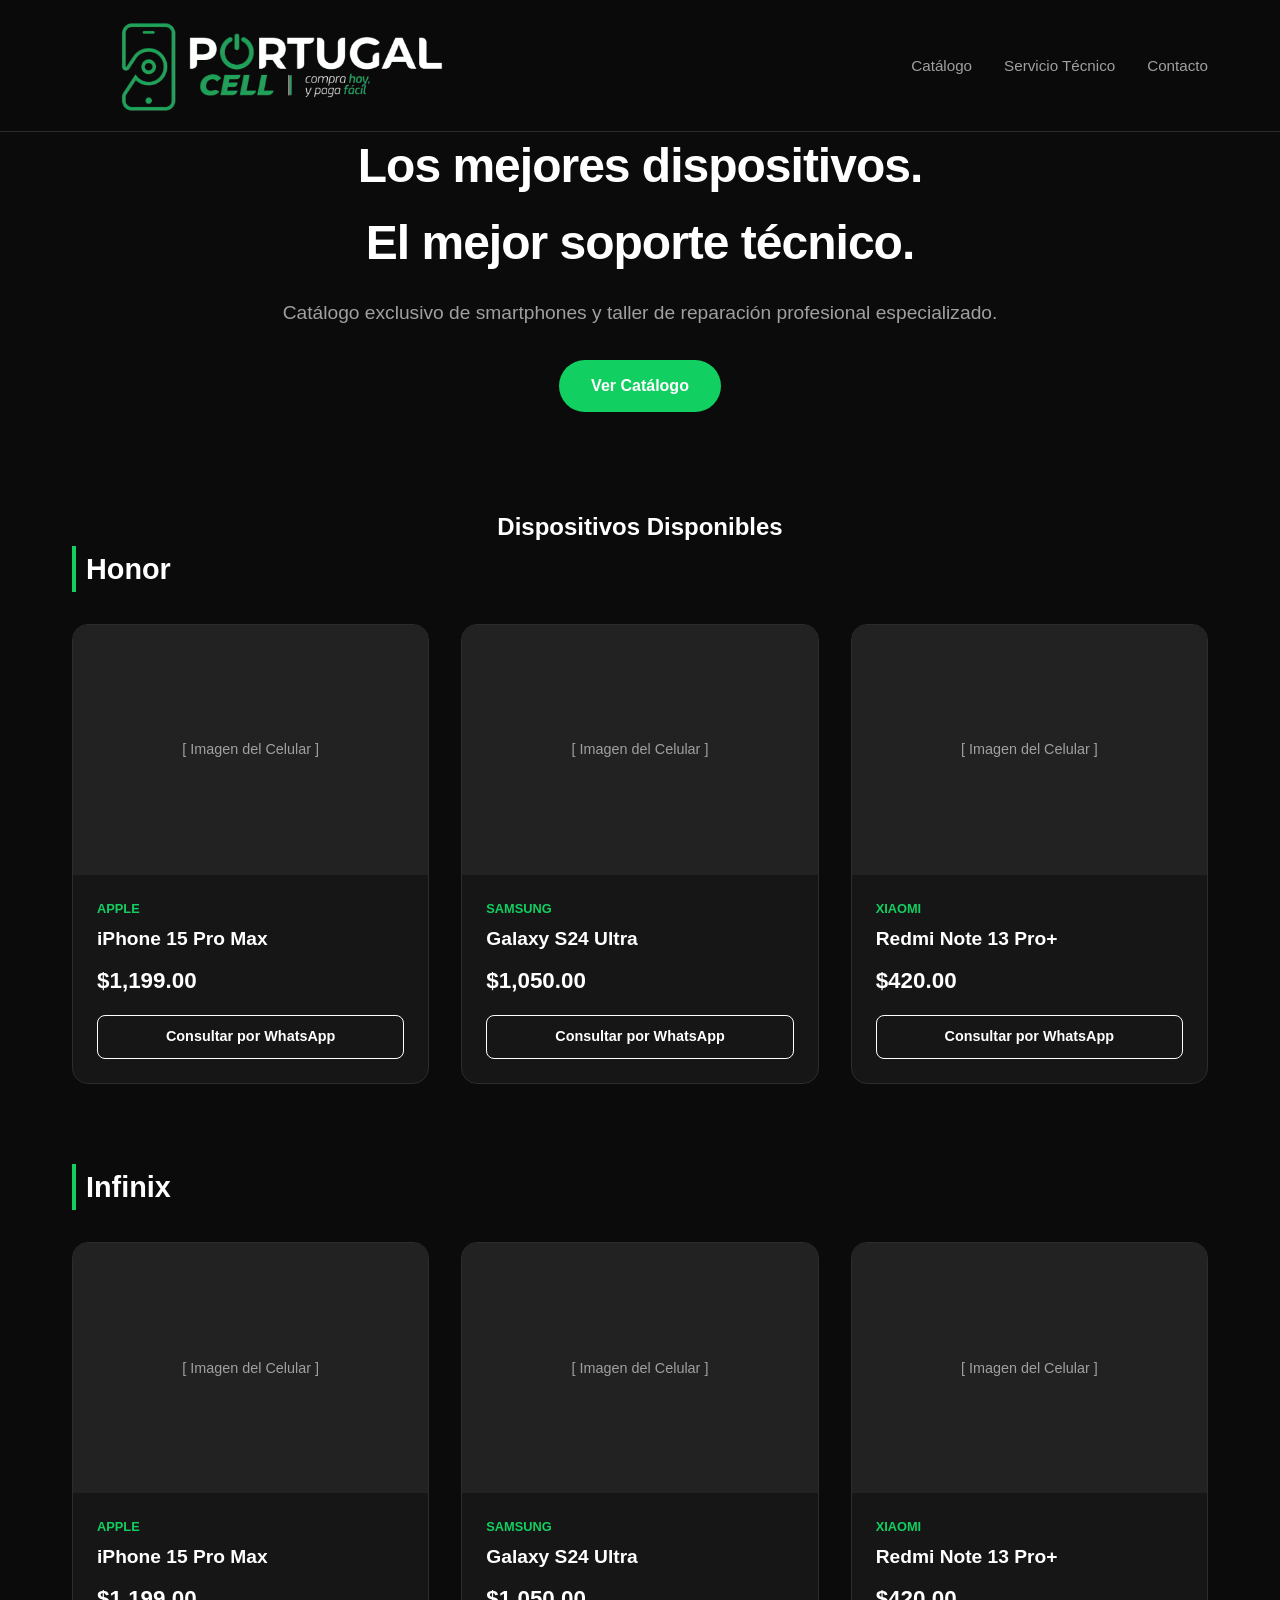
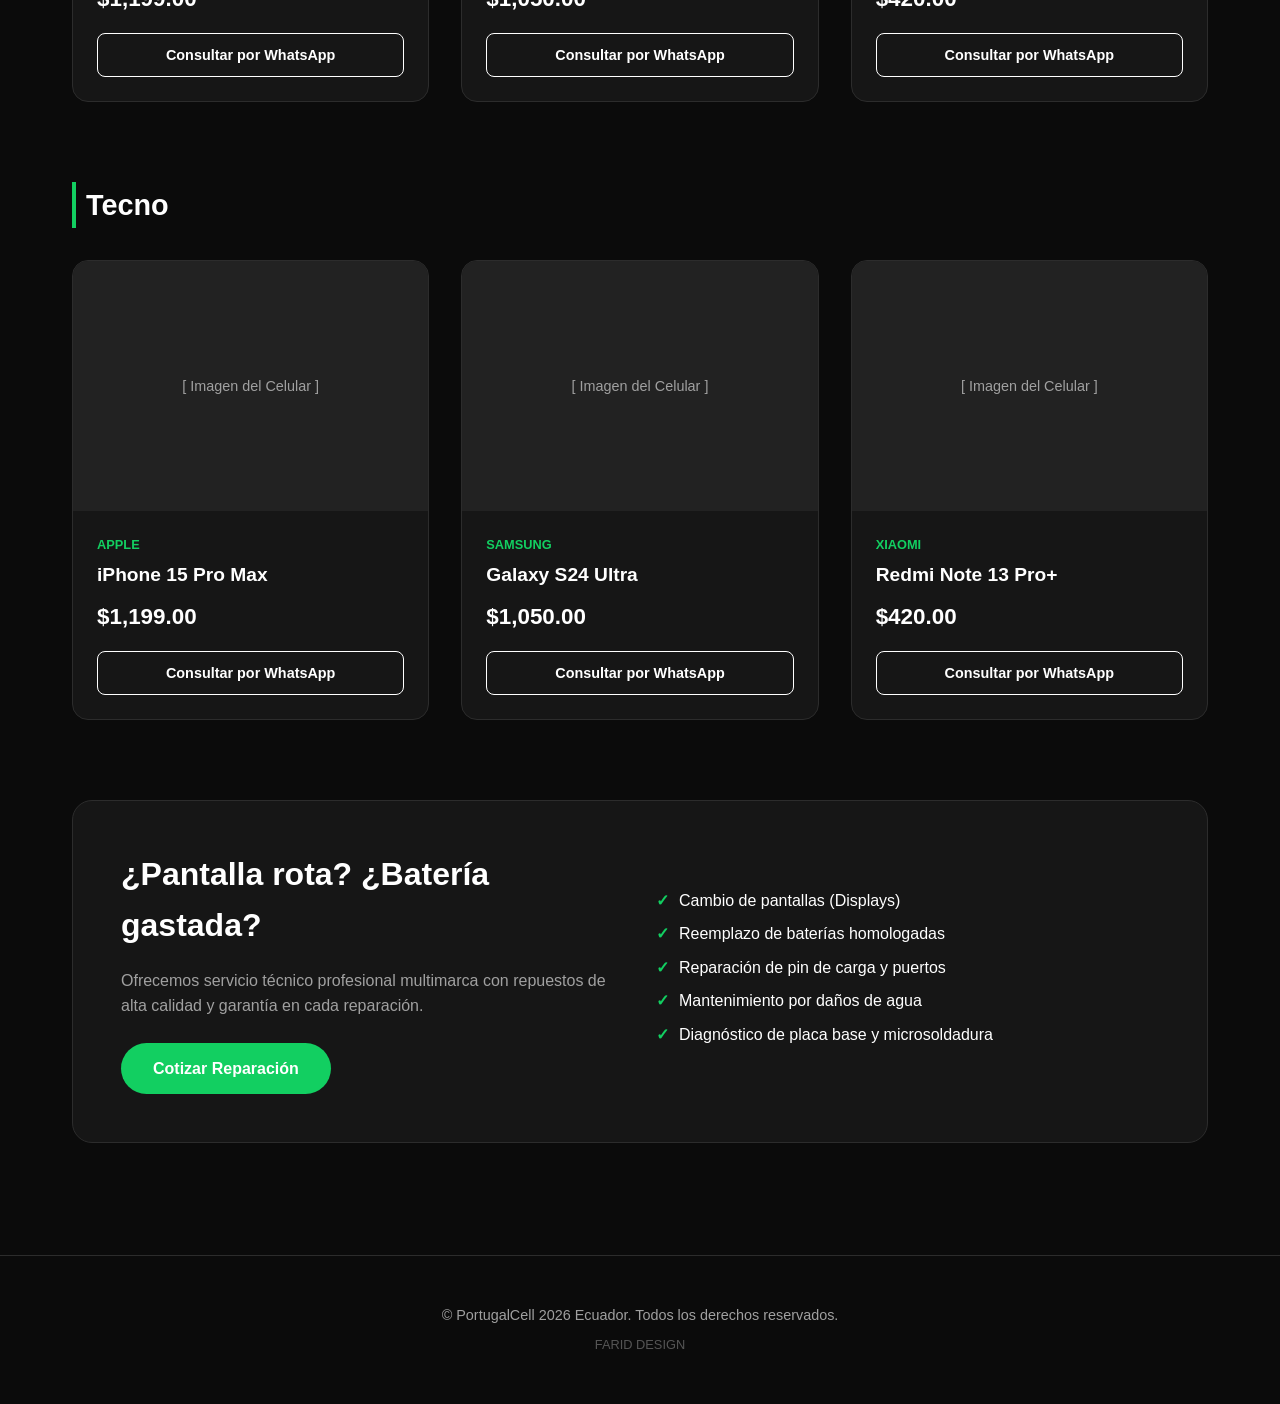
==== index.html @ 91ef9da0 "Update index.html" ====
<!DOCTYPE html>
<html lang="es">
<head>
    <meta charset="UTF-8">
    <meta name="viewport" content="width=device-width, initial-scale=1.0">
    <title>PortugalCell - Celulares y Servicio Técnico</title>
    <style>
        /* --- VARIABLES DE COLOR (Negro, Blanco y Acento) --- */
        :root {
            --bg-principal: #0b0b0b;       /* Negro profundo */
            --bg-tarjetas: #161616;        /* Negro/Gris oscuro para contraste */
            --texto-blanco: #ffffff;       /* Blanco puro */
            --texto-gris: #a0a0a0;         /* Gris para textos secundarios */
            --color-acento: #12cf61;       /* Azul estilo Apple (puedes cambiarlo por verde o neón) */
            --borde: #2c2c2c;
        }

        /* --- ESTILOS GENERALES --- */
        * {
            margin: 0;
            padding: 0;
            box-sizing: border-box;
            font-family: '-apple-system', BlinkMacSystemFont, 'Segoe UI', Roboto, Helvetica, Arial, sans-serif;
        }

        body {
            background-color: var(--bg-principal);
            color: var(--texto-blanco);
            line-height: 1.6;
        }

        a {
            text-decoration: none;
            color: inherit;
        }

        /* --- ENCABEZADO (NAVBAR) --- */
        header {
            background-color: rgba(11, 11, 11, 0.8);
            backdrop-filter: blur(10px);
            position: fixed;
            top: 0;
            width: 100%;
            z-index: 1000;
            border-bottom: 1px solid var(--borde);
        }

        .nav-container {
            max-width: 1200px;
            margin: 0 auto;
            display: flex;
            justify-content: space-between;
            align-items: center;
            padding: 1rem 2rem;
        }

        .logo {
            font-size: 1.5rem;
            font-weight: 700;
            letter-spacing: -0.5px;
        }

        .logo span {
            color: var(--color-acento);
        }

        .nav-links {
            display: flex;
            list-style: none;
            gap: 2rem;
        }

        .nav-links a {
            font-size: 0.95rem;
            color: var(--texto-gris);
            transition: color 0.3s;
        }

        .nav-links a:hover {
            color: var(--texto-blanco);
        }

        /* --- SECCIÓN HERO (BIENVENIDA) --- */
        .hero {
            padding: 8rem 2rem 4rem 2rem;
            text-align: center;
            max-width: 800px;
            margin: 0 auto;
        }

        .hero h1 {
            font-size: 3rem;
            font-weight: 800;
            margin-bottom: 1rem;
            letter-spacing: -1px;
        }

        .hero p {
            font-size: 1.2rem;
            color: var(--texto-gris);
            margin-bottom: 2rem;
        }

        .btn {
            display: inline-block;
            background-color: var(--color-acento);
            color: var(--texto-blanco);
            padding: 0.8rem 2rem;
            border-radius: 30px;
            font-weight: 600;
            transition: transform 0.2s, background-color 0.3s;
        }

        .btn:hover {
            transform: scale(1.05);
            background-color: #0077ed;
        }

        /* --- CONTENEDOR PRINCIPAL --- */
        .main-container {
            max-width: 1200px;
            margin: 0 auto;
            padding: 2rem;
        }

        .seccion-titulo {
            font-size: 1.8rem;
            margin-bottom: 2rem;
            border-left: 4px solid var(--color-acento);
            padding-left: 10px;
        }

        /* --- REJILLA DE PRODUCTOS (CATÁLOGO) --- */
        .grid-productos {
            display: grid;
            grid-template-columns: repeat(auto-fill, minmax(280px, 1fr));
            gap: 2rem;
            margin-bottom: 5rem;
        }

        .tarjeta-producto {
            background-color: var(--bg-tarjetas);
            border: 1px solid var(--borde);
            border-radius: 16px;
            overflow: hidden;
            transition: transform 0.3s, border-color 0.3s;
            display: flex;
            flex-direction: column;
        }

        .tarjeta-producto:hover {
            transform: translateY(-5px);
            border-color: #444;
        }

        .imagen-placeholder {
            background-color: #222;
            height: 250px;
            display: flex;
            justify-content: center;
            align-items: center;
            color: var(--texto-gris);
            font-size: 0.9rem;
        }

        /* Cuando tengas imágenes reales, usa esta clase en la etiqueta img */
        .tarjeta-producto img {
            width: 100%;
            height: 250px;
            object-fit: cover;
        }

        .info-producto {
            padding: 1.5rem;
            display: flex;
            flex-direction: column;
            flex-grow: 1;
        }

        .marca {
            font-size: 0.8rem;
            text-transform: uppercase;
            color: var(--color-acento);
            font-weight: 700;
            margin-bottom: 0.3rem;
        }

        .nombre-producto {
            font-size: 1.2rem;
            font-weight: 600;
            margin-bottom: 0.5rem;
        }

        .precio {
            font-size: 1.4rem;
            font-weight: 700;
            color: var(--texto-blanco);
            margin-top: auto;
            margin-bottom: 1rem;
        }

        .btn-whatsapp {
            background-color: transparent;
            border: 1px solid var(--texto-blanco);
            color: var(--texto-blanco);
            text-align: center;
            padding: 0.6rem;
            border-radius: 8px;
            font-weight: 600;
            font-size: 0.9rem;
            transition: background-color 0.3s, color 0.3s;
        }

        .btn-whatsapp:hover {
            background-color: var(--texto-blanco);
            color: var(--bg-principal);
        }

        /* --- SECCIÓN SERVICIO TÉCNICO --- */
        .servicio-tecnico {
            background-color: var(--bg-tarjetas);
            border: 1px solid var(--borde);
            border-radius: 20px;
            padding: 3rem;
            margin-bottom: 5rem;
            display: flex;
            flex-wrap: wrap;
            align-items: center;
            gap: 2rem;
        }

        .serv-info {
            flex: 1;
            min-width: 300px;
        }

        .serv-info h3 {
            font-size: 2rem;
            margin-bottom: 1rem;
        }

        .serv-info p {
            color: var(--texto-gris);
            margin-bottom: 1.5rem;
        }

        .serv-lista {
            list-style: none;
        }

        .serv-lista li {
            margin-bottom: 0.5rem;
            display: flex;
            align-items: center;
            gap: 10px;
        }

        .serv-lista li::before {
            content: "✓";
            color: var(--color-acento);
            font-weight: bold;
        }

        /* --- PIE DE PÁGINA --- */
        footer {
            border-top: 1px solid var(--borde);
            padding: 3rem 2rem;
            text-align: center;
            color: var(--texto-gris);
            font-size: 0.9rem;
        }

        /* --- RESPONSIVO --- */
        @media (max-width: 768px) {
            .nav-links { display: none; } 
            .hero h1 { font-size: 2.2rem; }
            .servicio-tecnico { padding: 1.5rem; }
        }
    </style>
</head>
<body>

    <!-- BARRA DE NAVEGACIÓN -->
    <header>
        <div class="nav-container">
            <img src="imagen/logo 1.png" alt="" width="400">
           <!--  <a href="#" class="logo">TU<span>LOGOTIPO</span></a>-->
            <ul class="nav-links">
                <li><a href="#catalogo">Catálogo</a></li>
                <li><a href="#servicio">Servicio Técnico</a></li>
                <li><a href="#contacto">Contacto</a></li>
            </ul>
        </div>
    </header>

    <!-- HERO SECTION -->
    <section class="hero">
        <h1>Los mejores dispositivos. <br>El mejor soporte técnico.</h1>
        <p>Catálogo exclusivo de smartphones y taller de reparación profesional especializado.</p>
        <a href="#catalogo" class="btn">Ver Catálogo</a>
    </section>

    <!-- CONTENIDO PRINCIPAL -->
    <main class="main-container">

        <!-- SECCIÓN CATÁLOGO -->
        <section id="catalogo">
            <center><h1>Dispositivos Disponibles</h1></center>

            <h2 class="seccion-titulo">Honor</h2>
        
            <div class="grid-productos">
                <!-- Producto 1 -->
                <div class="tarjeta-producto">
                    <div class="imagen-placeholder">[ Imagen del Celular ]</div>
                    <!-- Nota: Cuando tengas la imagen pon: <img src="ruta/imagen.jpg" alt="iPhone"> -->
                    <div class="info-producto">
                        <span class="marca">Apple</span>
                        <h3 class="nombre-producto">iPhone 15 Pro Max</h3>
                        <p class="precio">$1,199.00</p>
                        <!-- Reemplaza el número de WhatsApp abajo (ej. 593999999999) -->
                        <a href="https://wa.me/593999999999?text=Hola,%20estoy%20interesado%20en%20el%20iPhone%2015%20Pro%20Max" target="_blank" class="btn-whatsapp">Consultar por WhatsApp</a>
                    </div>
                </div>

                <!-- Producto 2 -->
                <div class="tarjeta-producto">
                    <div class="imagen-placeholder">[ Imagen del Celular ]</div>
                    <div class="info-producto">
                        <span class="marca">Samsung</span>
                        <h3 class="nombre-producto">Galaxy S24 Ultra</h3>
                        <p class="precio">$1,050.00</p>
                        <a href="https://wa.me/593999999999?text=Hola,%20estoy%20interesado%20en%20el%20Galaxy%20S24%20Ultra" target="_blank" class="btn-whatsapp">Consultar por WhatsApp</a>
                    </div>
                </div>

                <!-- Producto 3 -->
                <div class="tarjeta-producto">
                    <div class="imagen-placeholder">[ Imagen del Celular ]</div>
                    <div class="info-producto">
                        <span class="marca">Xiaomi</span>
                        <h3 class="nombre-producto">Redmi Note 13 Pro+</h3>
                        <p class="precio">$420.00</p>
                        <a href="https://wa.me/593999999999?text=Hola,%20estoy%20interesado%20en%20el%20Redmi%20Note%2013%20Pro" target="_blank" class="btn-whatsapp">Consultar por WhatsApp</a>
                    </div>
                </div>
            </div>
        </section>
            <section id="catalogo">
            <h2 class="seccion-titulo">Infinix</h2>
            
            <div class="grid-productos">
                <!-- Producto 1 -->
                <div class="tarjeta-producto">
                    <div class="imagen-placeholder">[ Imagen del Celular ]</div>
                    <!-- Nota: Cuando tengas la imagen pon: <img src="ruta/imagen.jpg" alt="iPhone"> -->
                    <div class="info-producto">
                        <span class="marca">Apple</span>
                        <h3 class="nombre-producto">iPhone 15 Pro Max</h3>
                        <p class="precio">$1,199.00</p>
                        <!-- Reemplaza el número de WhatsApp abajo (ej. 593999999999) -->
                        <a href="https://wa.me/593999999999?text=Hola,%20estoy%20interesado%20en%20el%20iPhone%2015%20Pro%20Max" target="_blank" class="btn-whatsapp">Consultar por WhatsApp</a>
                    </div>
                </div>

                <!-- Producto 2 -->
                <div class="tarjeta-producto">
                    <div class="imagen-placeholder">[ Imagen del Celular ]</div>
                    <div class="info-producto">
                        <span class="marca">Samsung</span>
                        <h3 class="nombre-producto">Galaxy S24 Ultra</h3>
                        <p class="precio">$1,050.00</p>
                        <a href="https://wa.me/593999999999?text=Hola,%20estoy%20interesado%20en%20el%20Galaxy%20S24%20Ultra" target="_blank" class="btn-whatsapp">Consultar por WhatsApp</a>
                    </div>
                </div>

                <!-- Producto 3 -->
                <div class="tarjeta-producto">
                    <div class="imagen-placeholder">[ Imagen del Celular ]</div>
                    <div class="info-producto">
                        <span class="marca">Xiaomi</span>
                        <h3 class="nombre-producto">Redmi Note 13 Pro+</h3>
                        <p class="precio">$420.00</p>
                        <a href="https://wa.me/593999999999?text=Hola,%20estoy%20interesado%20en%20el%20Redmi%20Note%2013%20Pro" target="_blank" class="btn-whatsapp">Consultar por WhatsApp</a>
                    </div>
                </div>
            </div>
        </section>

        </section>
            <section id="catalogo">
            <h2 class="seccion-titulo">Tecno</h2>
            
            <div class="grid-productos">
                <!-- Producto 1 -->
                <div class="tarjeta-producto">
                    <div class="imagen-placeholder">[ Imagen del Celular ]</div>
                    <!-- Nota: Cuando tengas la imagen pon: <img src="ruta/imagen.jpg" alt="iPhone"> -->
                    <div class="info-producto">
                        <span class="marca">Apple</span>
                        <h3 class="nombre-producto">iPhone 15 Pro Max</h3>
                        <p class="precio">$1,199.00</p>
                        <!-- Reemplaza el número de WhatsApp abajo (ej. 593999999999) -->
                        <a href="https://wa.me/593999999999?text=Hola,%20estoy%20interesado%20en%20el%20iPhone%2015%20Pro%20Max" target="_blank" class="btn-whatsapp">Consultar por WhatsApp</a>
                    </div>
                </div>

                <!-- Producto 2 -->
                <div class="tarjeta-producto">
                    <div class="imagen-placeholder">[ Imagen del Celular ]</div>
                    <div class="info-producto">
                        <span class="marca">Samsung</span>
                        <h3 class="nombre-producto">Galaxy S24 Ultra</h3>
                        <p class="precio">$1,050.00</p>
                        <a href="https://wa.me/593999999999?text=Hola,%20estoy%20interesado%20en%20el%20Galaxy%20S24%20Ultra" target="_blank" class="btn-whatsapp">Consultar por WhatsApp</a>
                    </div>
                </div>

                <!-- Producto 3 -->
                <div class="tarjeta-producto">
                    <div class="imagen-placeholder">[ Imagen del Celular ]</div>
                    <div class="info-producto">
                        <span class="marca">Xiaomi</span>
                        <h3 class="nombre-producto">Redmi Note 13 Pro+</h3>
                        <p class="precio">$420.00</p>
                        <a href="https://wa.me/593999999999?text=Hola,%20estoy%20interesado%20en%20el%20Redmi%20Note%2013%20Pro" target="_blank" class="btn-whatsapp">Consultar por WhatsApp</a>
                    </div>
                </div>
            </div>
        </section>

        <!-- SECCIÓN SERVICIO TÉCNICO -->
        <section id="servicio" class="servicio-tecnico">
            <div class="serv-info">
                <h3>¿Pantalla rota? ¿Batería gastada?</h3>
                <p>Ofrecemos servicio técnico profesional multimarca con repuestos de alta calidad y garantía en cada reparación.</p>
                <a href="https://wa.me/593999999999?text=Hola,%20necesito%20servicio%20tecnico%20para%20un%20celular" target="_blank" class="btn">Cotizar Reparación</a>
            </div>
            <div class="serv-info">
                <ul class="serv-lista">
                    <li>Cambio de pantallas (Displays)</li>
                    <li>Reemplazo de baterías homologadas</li>
                    <li>Reparación de pin de carga y puertos</li>
                    <li>Mantenimiento por daños de agua</li>
                    <li>Diagnóstico de placa base y microsoldadura</li>
                </ul>
            </div>
        </section>

    </main>

    <!-- PIE DE PÁGINA -->
    <footer id="contacto">
        <p>&copy; PortugalCell 2026 Ecuador. Todos los derechos reservados.</p>
        <p style="margin-top: 0.5rem; font-size: 0.8rem; color: #555;">FARID DESIGN</p>
    </footer>

</body>
</html>
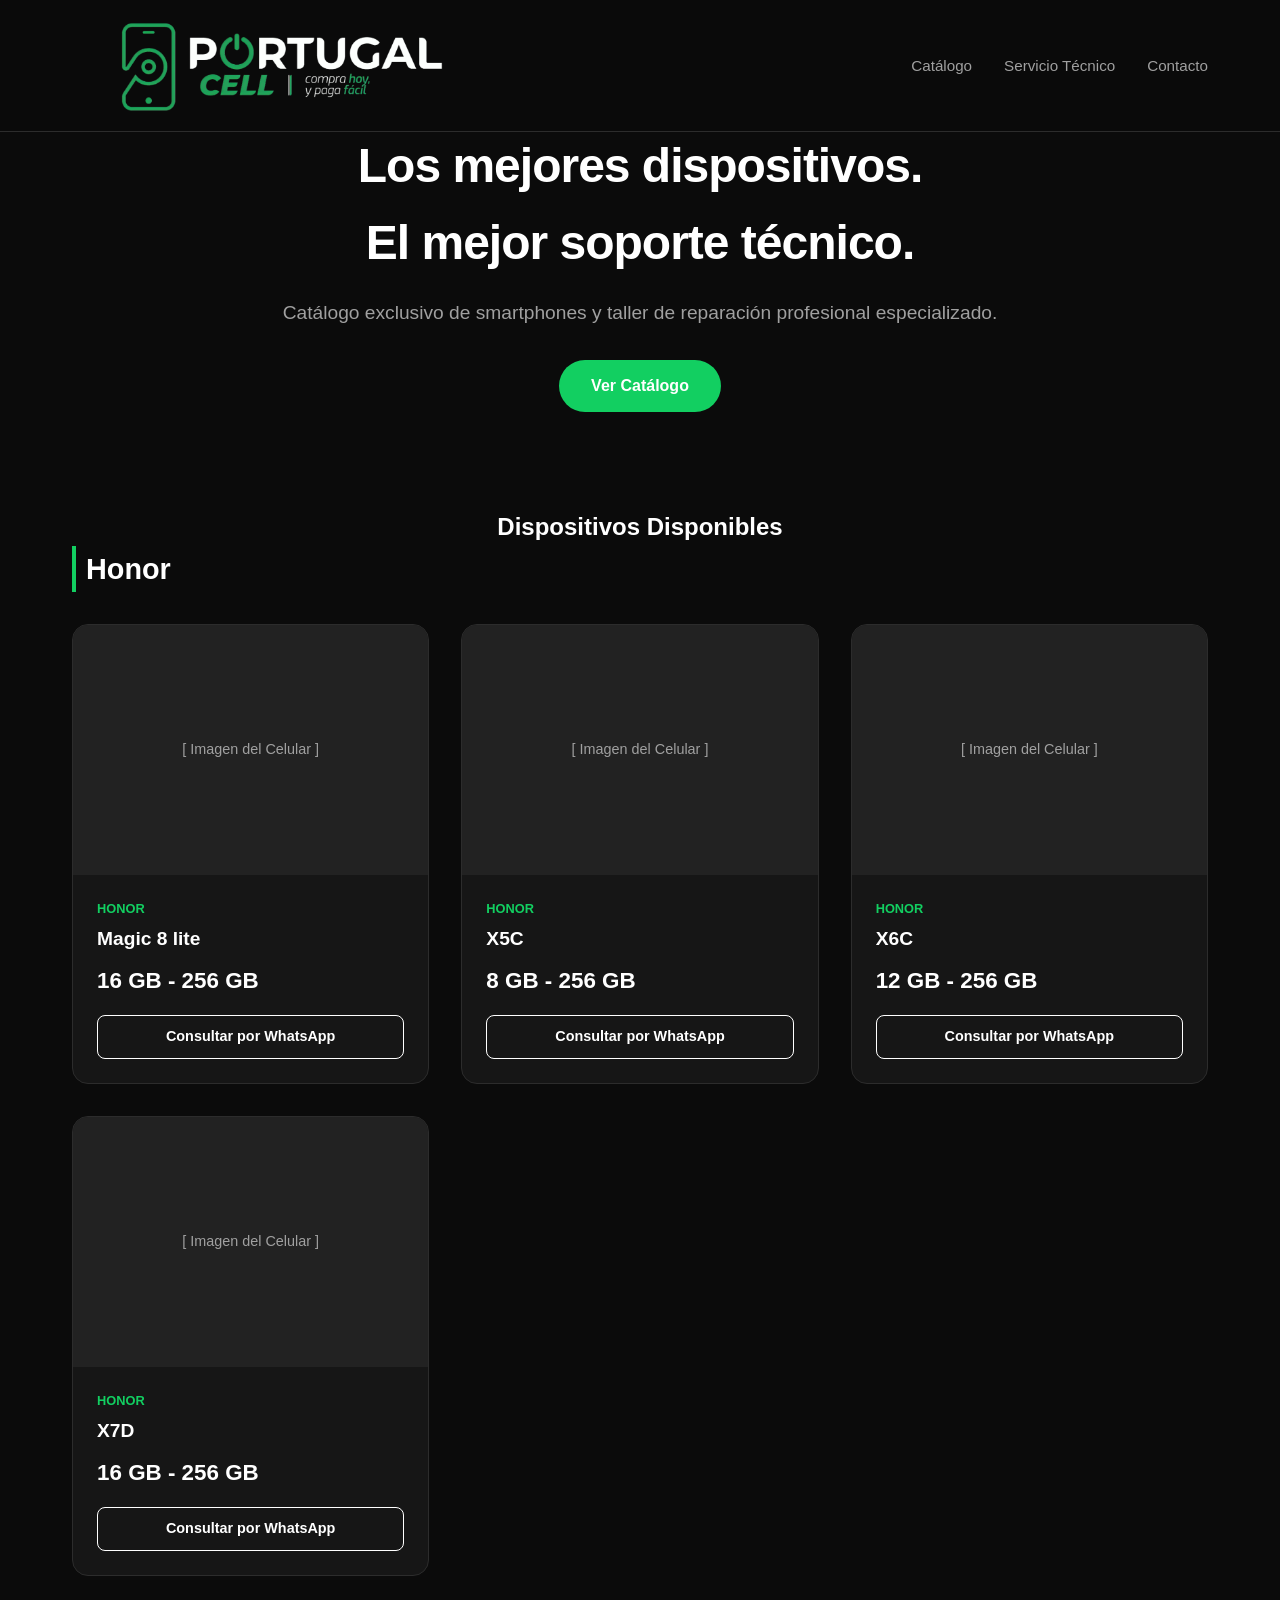
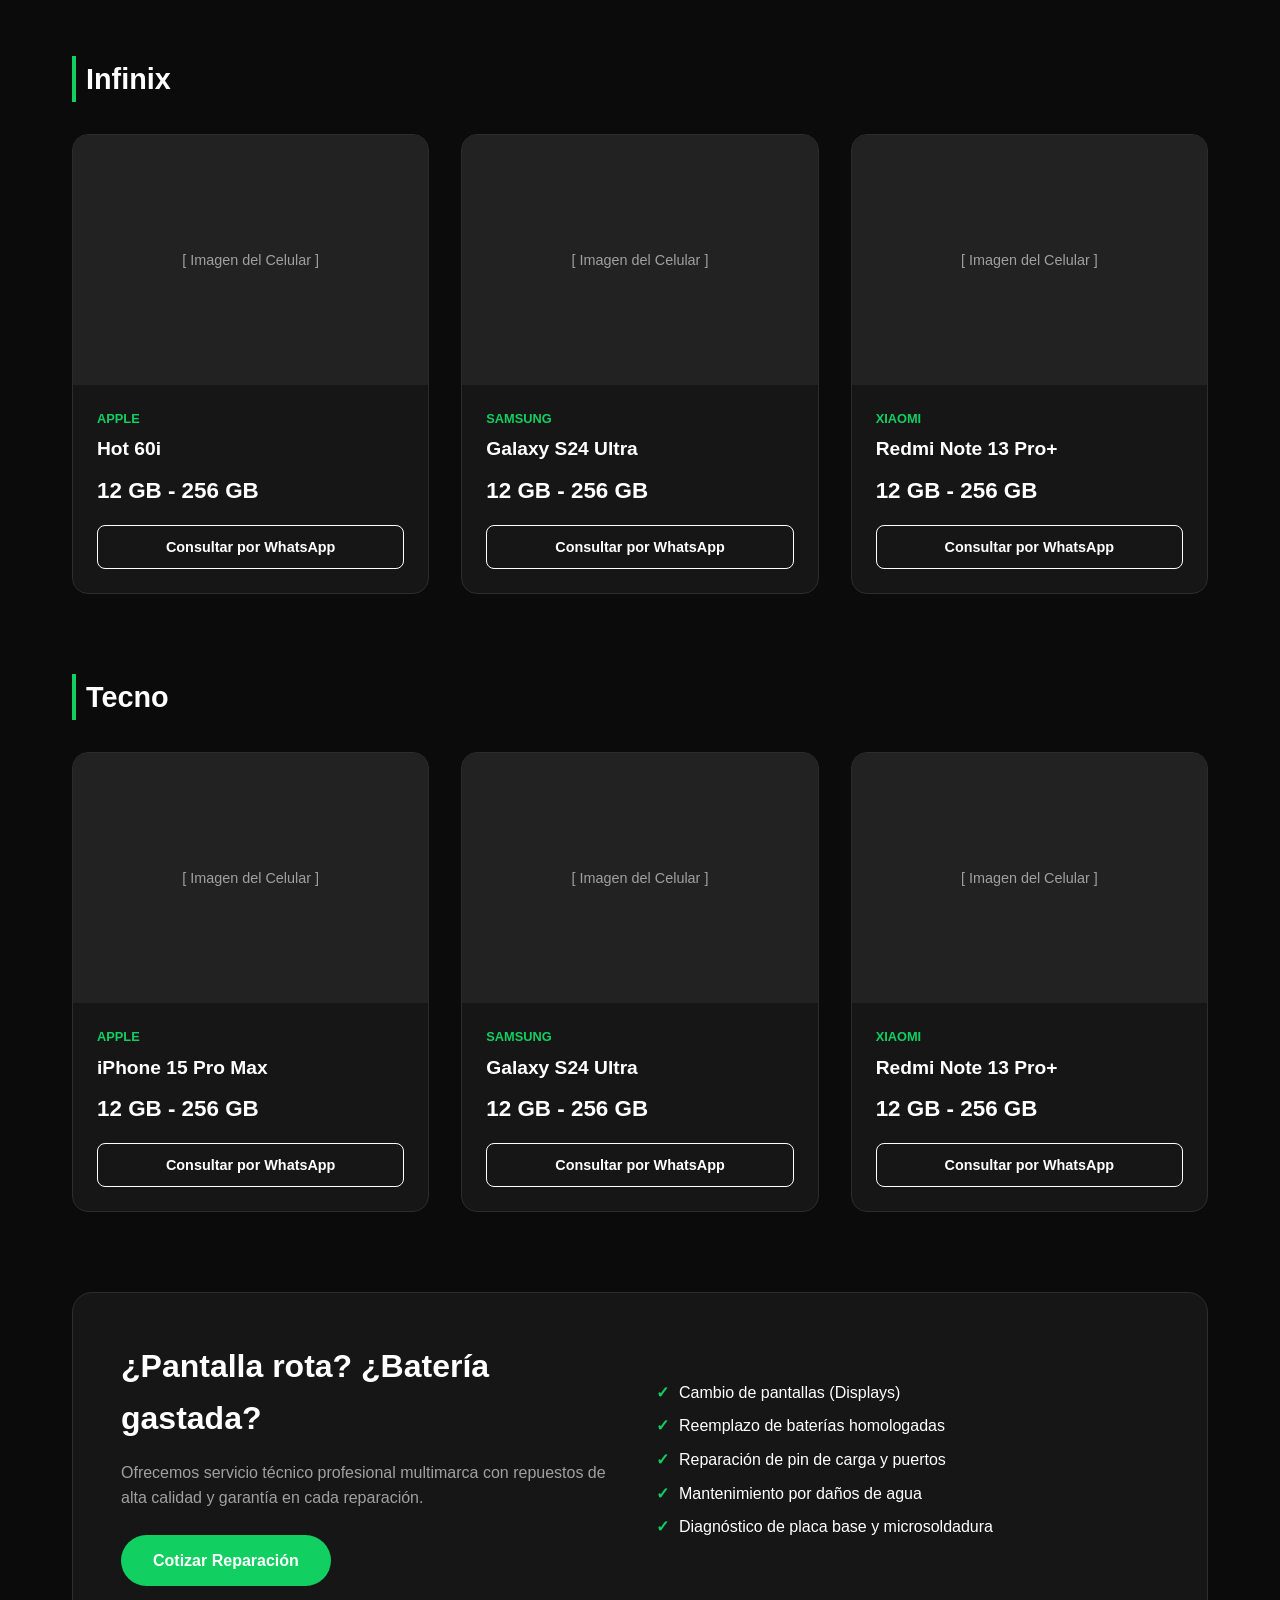
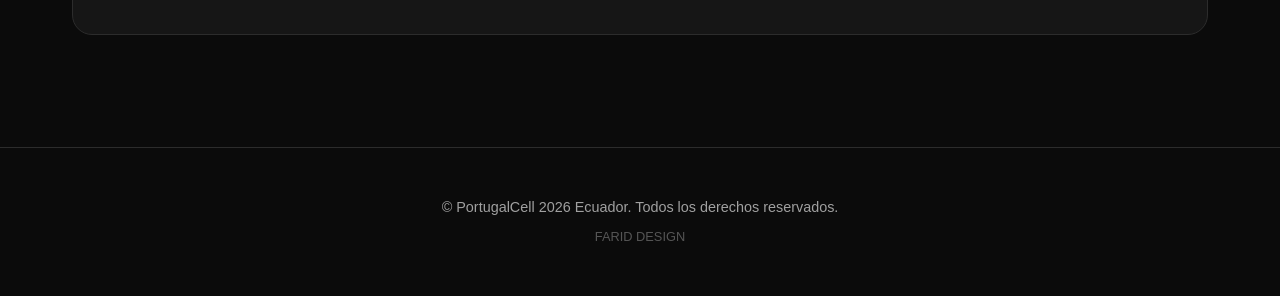
==== commit 674ad763: "Update index.html" ====
--- a/index.html
+++ b/index.html
@@ -306,7 +306,7 @@
         <!-- SECCIÓN CATÁLOGO -->
         <section id="catalogo">
             <center><h1>Dispositivos Disponibles</h1></center>
-
+                                                                                    <!-- HONOR -->
             <h2 class="seccion-titulo">Honor</h2>
         
             <div class="grid-productos">
@@ -315,9 +315,9 @@
                     <div class="imagen-placeholder">[ Imagen del Celular ]</div>
                     <!-- Nota: Cuando tengas la imagen pon: <img src="ruta/imagen.jpg" alt="iPhone"> -->
                     <div class="info-producto">
-                        <span class="marca">Apple</span>
-                        <h3 class="nombre-producto">iPhone 15 Pro Max</h3>
-                        <p class="precio">$1,199.00</p>
+                        <span class="marca">Honor</span>
+                        <h3 class="nombre-producto">Magic 8 lite</h3>
+                        <p class="precio">16 GB - 256 GB</p>
                         <!-- Reemplaza el número de WhatsApp abajo (ej. 593999999999) -->
                         <a href="https://wa.me/593999999999?text=Hola,%20estoy%20interesado%20en%20el%20iPhone%2015%20Pro%20Max" target="_blank" class="btn-whatsapp">Consultar por WhatsApp</a>
                     </div>
@@ -327,9 +327,9 @@
                 <div class="tarjeta-producto">
                     <div class="imagen-placeholder">[ Imagen del Celular ]</div>
                     <div class="info-producto">
-                        <span class="marca">Samsung</span>
-                        <h3 class="nombre-producto">Galaxy S24 Ultra</h3>
-                        <p class="precio">$1,050.00</p>
+                        <span class="marca">Honor</span>
+                        <h3 class="nombre-producto">X5C</h3>
+                        <p class="precio">8 GB - 256 GB</p>
                         <a href="https://wa.me/593999999999?text=Hola,%20estoy%20interesado%20en%20el%20Galaxy%20S24%20Ultra" target="_blank" class="btn-whatsapp">Consultar por WhatsApp</a>
                     </div>
                 </div>
@@ -338,13 +338,24 @@
                 <div class="tarjeta-producto">
                     <div class="imagen-placeholder">[ Imagen del Celular ]</div>
                     <div class="info-producto">
-                        <span class="marca">Xiaomi</span>
-                        <h3 class="nombre-producto">Redmi Note 13 Pro+</h3>
-                        <p class="precio">$420.00</p>
+                        <span class="marca">Honor</span>
+                        <h3 class="nombre-producto">X6C</h3>
+                        <p class="precio">12 GB - 256 GB</p>
                         <a href="https://wa.me/593999999999?text=Hola,%20estoy%20interesado%20en%20el%20Redmi%20Note%2013%20Pro" target="_blank" class="btn-whatsapp">Consultar por WhatsApp</a>
                     </div>
                 </div>
+                  <!-- Producto 4 -->
+                <div class="tarjeta-producto">
+                    <div class="imagen-placeholder">[ Imagen del Celular ]</div>
+                    <div class="info-producto">
+                        <span class="marca">Honor</span>
+                        <h3 class="nombre-producto">X7D</h3>
+                        <p class="precio">16 GB - 256 GB</p>
+                        <a href="https://wa.me/593999999999?text=Hola,%20estoy%20interesado%20en%20el%20Redmi%20Note%2013%20Pro" target="_blank" class="btn-whatsapp">Consultar por WhatsApp</a>
+                    </div>
+                </div>
             </div>
+                                                                                   <!-- INFINIX -->
         </section>
             <section id="catalogo">
             <h2 class="seccion-titulo">Infinix</h2>
@@ -356,8 +367,8 @@
                     <!-- Nota: Cuando tengas la imagen pon: <img src="ruta/imagen.jpg" alt="iPhone"> -->
                     <div class="info-producto">
                         <span class="marca">Apple</span>
-                        <h3 class="nombre-producto">iPhone 15 Pro Max</h3>
-                        <p class="precio">$1,199.00</p>
+                        <h3 class="nombre-producto">Hot 60i</h3>
+                        <p class="precio">12 GB - 256 GB</p>
                         <!-- Reemplaza el número de WhatsApp abajo (ej. 593999999999) -->
                         <a href="https://wa.me/593999999999?text=Hola,%20estoy%20interesado%20en%20el%20iPhone%2015%20Pro%20Max" target="_blank" class="btn-whatsapp">Consultar por WhatsApp</a>
                     </div>
@@ -369,7 +380,7 @@
                     <div class="info-producto">
                         <span class="marca">Samsung</span>
                         <h3 class="nombre-producto">Galaxy S24 Ultra</h3>
-                        <p class="precio">$1,050.00</p>
+                        <p class="precio">12 GB - 256 GB</p>
                         <a href="https://wa.me/593999999999?text=Hola,%20estoy%20interesado%20en%20el%20Galaxy%20S24%20Ultra" target="_blank" class="btn-whatsapp">Consultar por WhatsApp</a>
                     </div>
                 </div>
@@ -380,7 +391,7 @@
                     <div class="info-producto">
                         <span class="marca">Xiaomi</span>
                         <h3 class="nombre-producto">Redmi Note 13 Pro+</h3>
-                        <p class="precio">$420.00</p>
+                        <p class="precio">12 GB - 256 GB</p>
                         <a href="https://wa.me/593999999999?text=Hola,%20estoy%20interesado%20en%20el%20Redmi%20Note%2013%20Pro" target="_blank" class="btn-whatsapp">Consultar por WhatsApp</a>
                     </div>
                 </div>
@@ -399,7 +410,7 @@
                     <div class="info-producto">
                         <span class="marca">Apple</span>
                         <h3 class="nombre-producto">iPhone 15 Pro Max</h3>
-                        <p class="precio">$1,199.00</p>
+                        <p class="precio">12 GB - 256 GB</p>
                         <!-- Reemplaza el número de WhatsApp abajo (ej. 593999999999) -->
                         <a href="https://wa.me/593999999999?text=Hola,%20estoy%20interesado%20en%20el%20iPhone%2015%20Pro%20Max" target="_blank" class="btn-whatsapp">Consultar por WhatsApp</a>
                     </div>
@@ -411,7 +422,7 @@
                     <div class="info-producto">
                         <span class="marca">Samsung</span>
                         <h3 class="nombre-producto">Galaxy S24 Ultra</h3>
-                        <p class="precio">$1,050.00</p>
+                        <p class="precio">12 GB - 256 GB</p>
                         <a href="https://wa.me/593999999999?text=Hola,%20estoy%20interesado%20en%20el%20Galaxy%20S24%20Ultra" target="_blank" class="btn-whatsapp">Consultar por WhatsApp</a>
                     </div>
                 </div>
@@ -422,7 +433,7 @@
                     <div class="info-producto">
                         <span class="marca">Xiaomi</span>
                         <h3 class="nombre-producto">Redmi Note 13 Pro+</h3>
-                        <p class="precio">$420.00</p>
+                        <p class="precio">12 GB - 256 GB</p>
                         <a href="https://wa.me/593999999999?text=Hola,%20estoy%20interesado%20en%20el%20Redmi%20Note%2013%20Pro" target="_blank" class="btn-whatsapp">Consultar por WhatsApp</a>
                     </div>
                 </div>
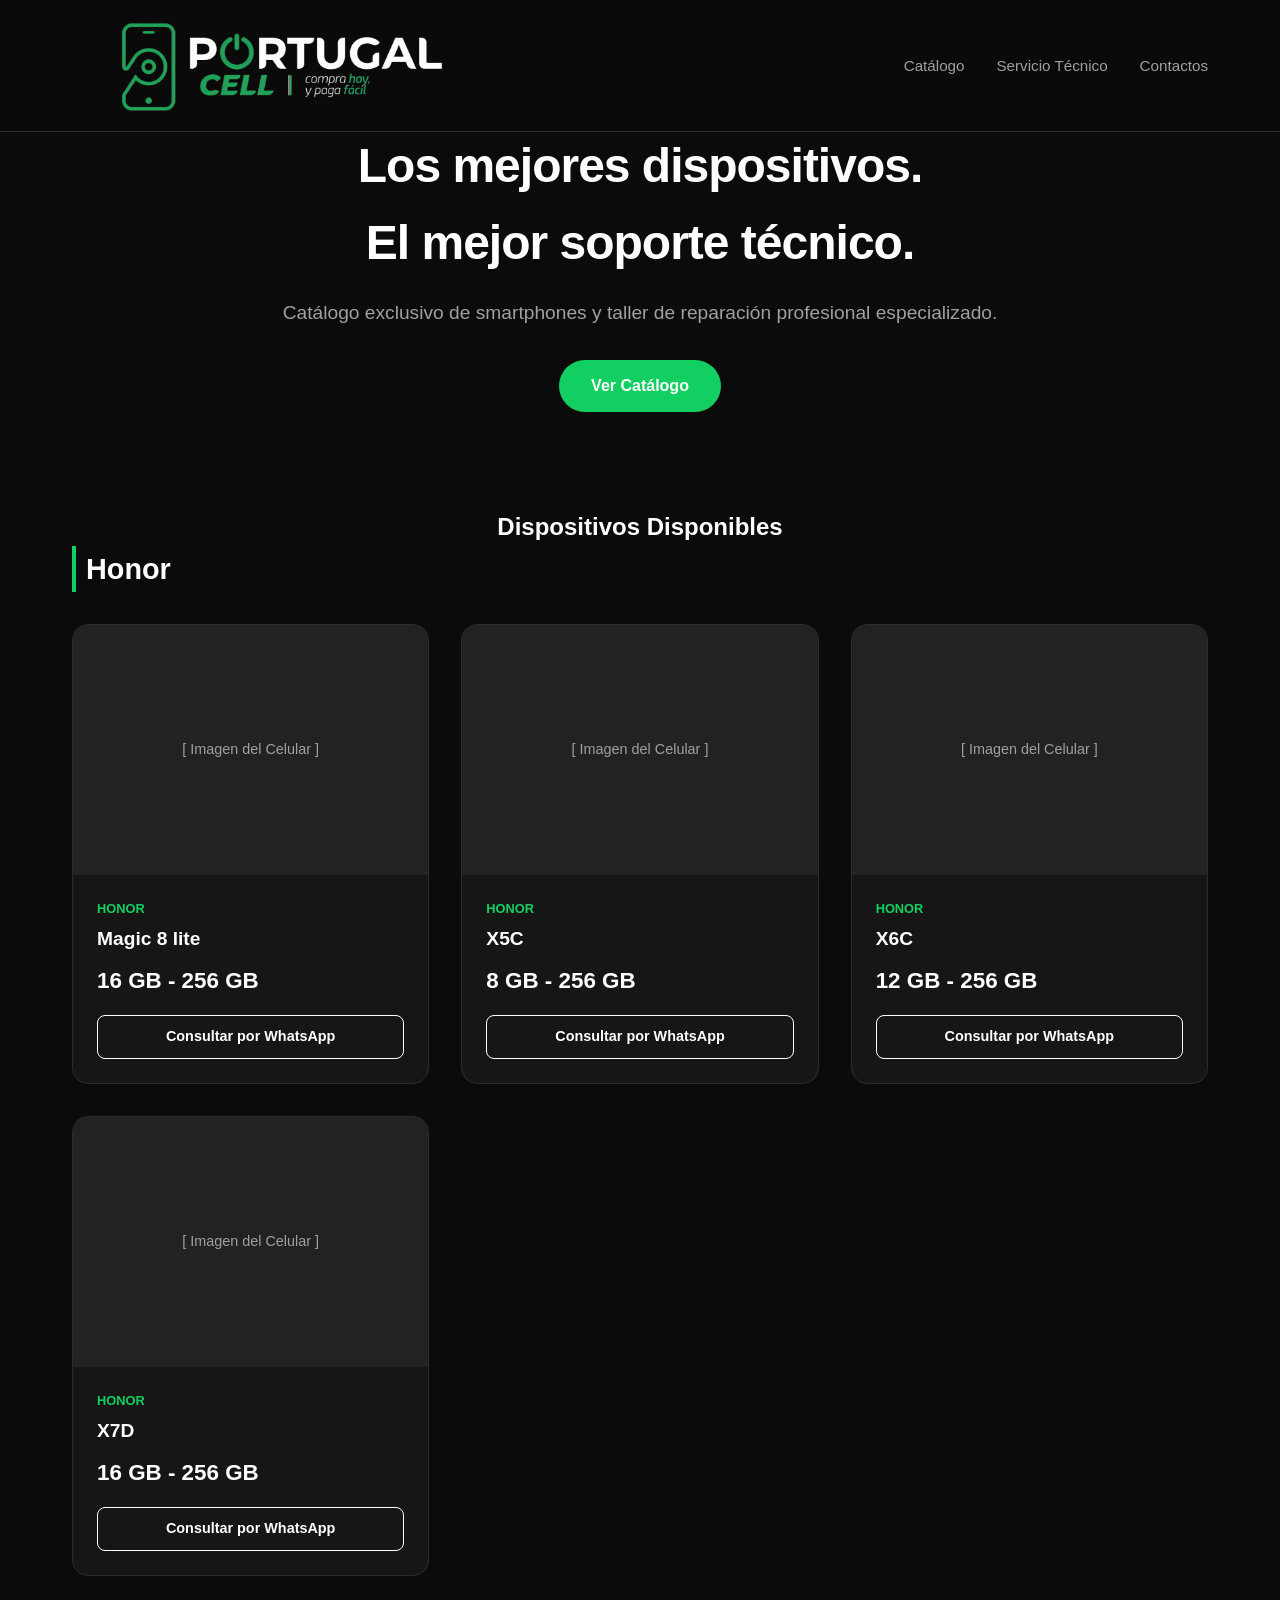
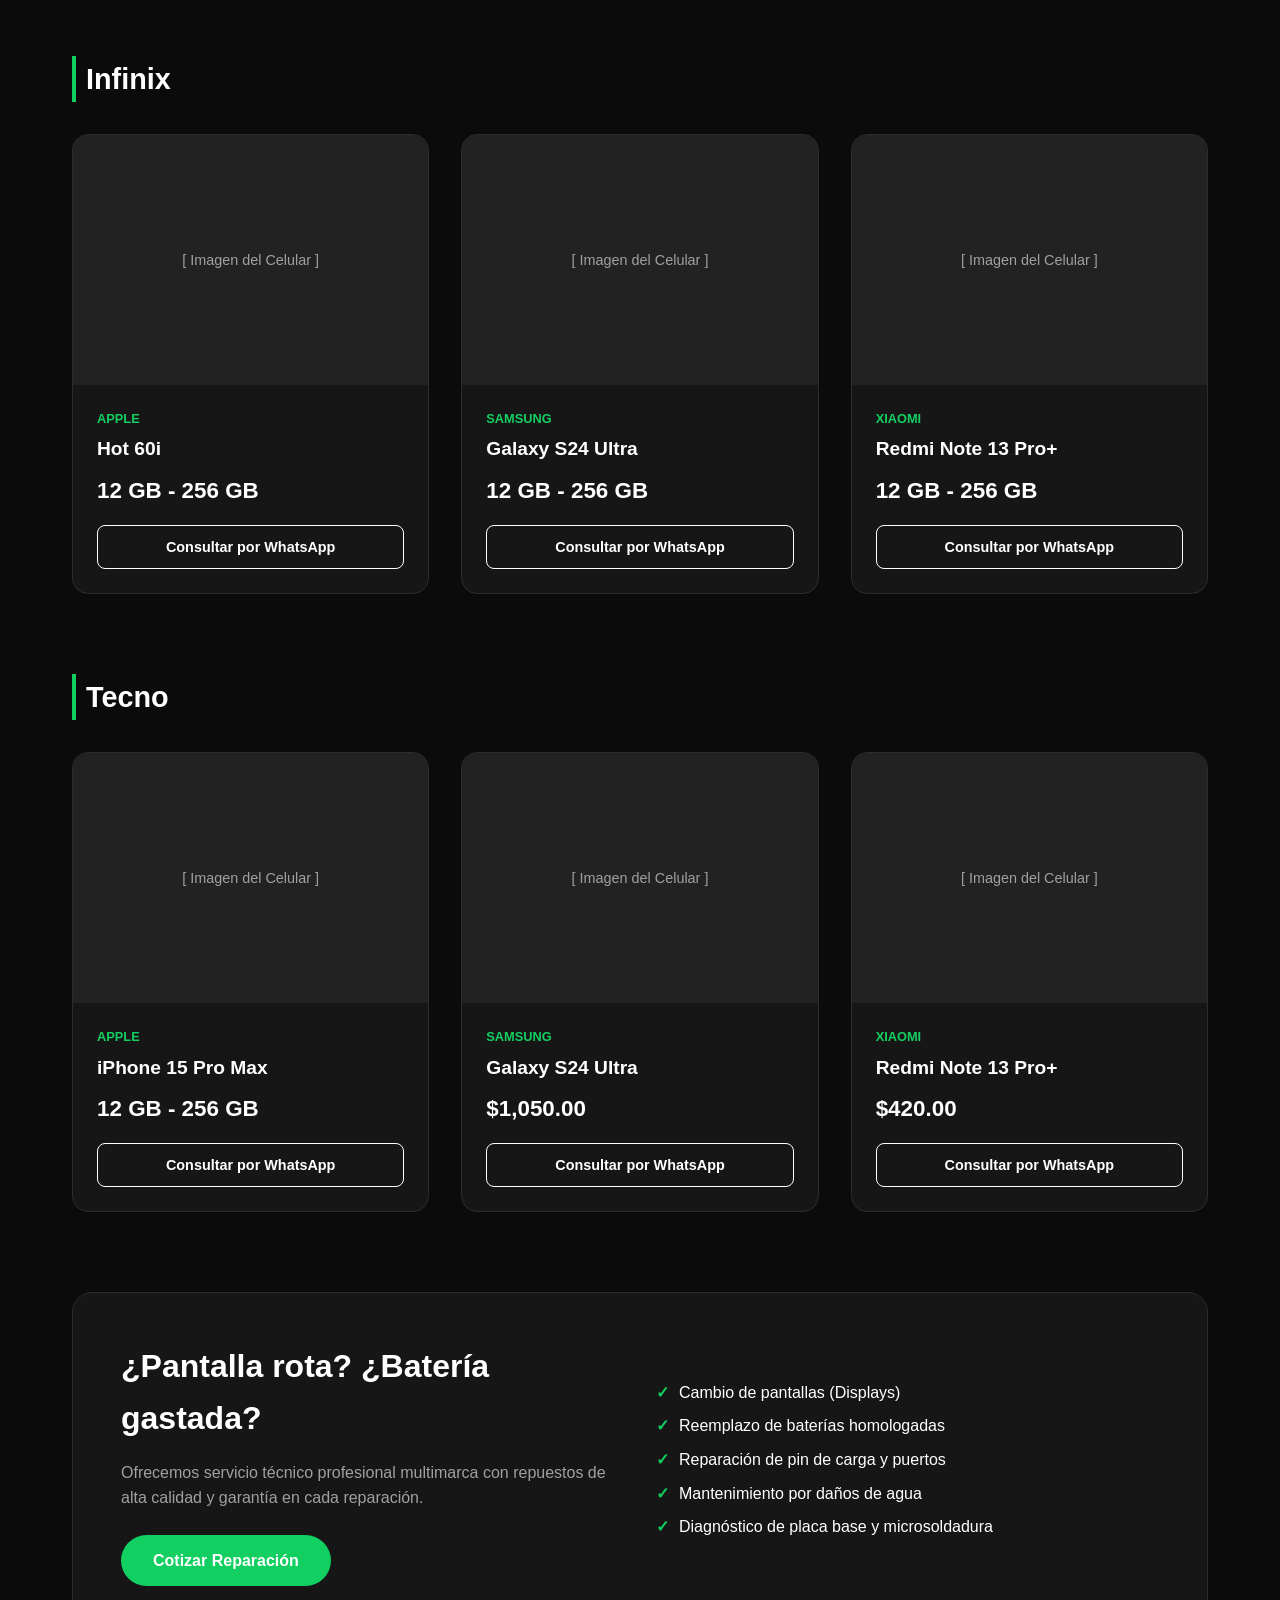
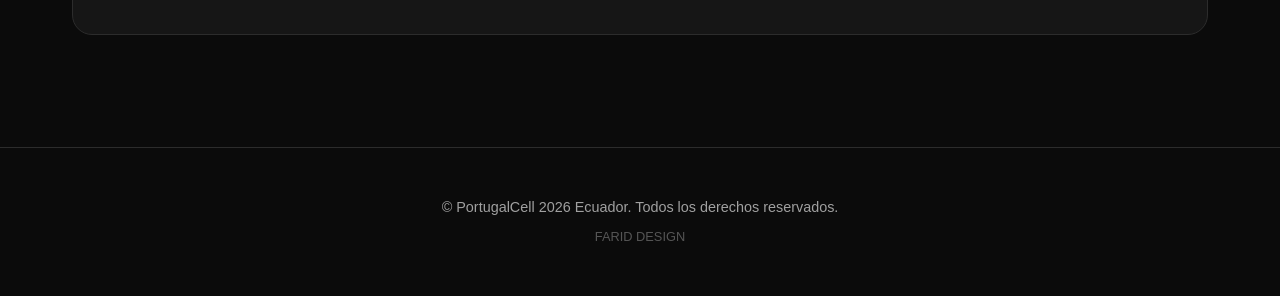
==== commit 822e4246: "Update index.html" ====
--- a/index.html
+++ b/index.html
@@ -4,279 +4,7 @@
     <meta charset="UTF-8">
     <meta name="viewport" content="width=device-width, initial-scale=1.0">
     <title>PortugalCell - Celulares y Servicio Técnico</title>
-    <style>
-        /* --- VARIABLES DE COLOR (Negro, Blanco y Acento) --- */
-        :root {
-            --bg-principal: #0b0b0b;       /* Negro profundo */
-            --bg-tarjetas: #161616;        /* Negro/Gris oscuro para contraste */
-            --texto-blanco: #ffffff;       /* Blanco puro */
-            --texto-gris: #a0a0a0;         /* Gris para textos secundarios */
-            --color-acento: #12cf61;       /* Azul estilo Apple (puedes cambiarlo por verde o neón) */
-            --borde: #2c2c2c;
-        }
-
-        /* --- ESTILOS GENERALES --- */
-        * {
-            margin: 0;
-            padding: 0;
-            box-sizing: border-box;
-            font-family: '-apple-system', BlinkMacSystemFont, 'Segoe UI', Roboto, Helvetica, Arial, sans-serif;
-        }
-
-        body {
-            background-color: var(--bg-principal);
-            color: var(--texto-blanco);
-            line-height: 1.6;
-        }
-
-        a {
-            text-decoration: none;
-            color: inherit;
-        }
-
-        /* --- ENCABEZADO (NAVBAR) --- */
-        header {
-            background-color: rgba(11, 11, 11, 0.8);
-            backdrop-filter: blur(10px);
-            position: fixed;
-            top: 0;
-            width: 100%;
-            z-index: 1000;
-            border-bottom: 1px solid var(--borde);
-        }
-
-        .nav-container {
-            max-width: 1200px;
-            margin: 0 auto;
-            display: flex;
-            justify-content: space-between;
-            align-items: center;
-            padding: 1rem 2rem;
-        }
-
-        .logo {
-            font-size: 1.5rem;
-            font-weight: 700;
-            letter-spacing: -0.5px;
-        }
-
-        .logo span {
-            color: var(--color-acento);
-        }
-
-        .nav-links {
-            display: flex;
-            list-style: none;
-            gap: 2rem;
-        }
-
-        .nav-links a {
-            font-size: 0.95rem;
-            color: var(--texto-gris);
-            transition: color 0.3s;
-        }
-
-        .nav-links a:hover {
-            color: var(--texto-blanco);
-        }
-
-        /* --- SECCIÓN HERO (BIENVENIDA) --- */
-        .hero {
-            padding: 8rem 2rem 4rem 2rem;
-            text-align: center;
-            max-width: 800px;
-            margin: 0 auto;
-        }
-
-        .hero h1 {
-            font-size: 3rem;
-            font-weight: 800;
-            margin-bottom: 1rem;
-            letter-spacing: -1px;
-        }
-
-        .hero p {
-            font-size: 1.2rem;
-            color: var(--texto-gris);
-            margin-bottom: 2rem;
-        }
-
-        .btn {
-            display: inline-block;
-            background-color: var(--color-acento);
-            color: var(--texto-blanco);
-            padding: 0.8rem 2rem;
-            border-radius: 30px;
-            font-weight: 600;
-            transition: transform 0.2s, background-color 0.3s;
-        }
-
-        .btn:hover {
-            transform: scale(1.05);
-            background-color: #0077ed;
-        }
-
-        /* --- CONTENEDOR PRINCIPAL --- */
-        .main-container {
-            max-width: 1200px;
-            margin: 0 auto;
-            padding: 2rem;
-        }
-
-        .seccion-titulo {
-            font-size: 1.8rem;
-            margin-bottom: 2rem;
-            border-left: 4px solid var(--color-acento);
-            padding-left: 10px;
-        }
-
-        /* --- REJILLA DE PRODUCTOS (CATÁLOGO) --- */
-        .grid-productos {
-            display: grid;
-            grid-template-columns: repeat(auto-fill, minmax(280px, 1fr));
-            gap: 2rem;
-            margin-bottom: 5rem;
-        }
-
-        .tarjeta-producto {
-            background-color: var(--bg-tarjetas);
-            border: 1px solid var(--borde);
-            border-radius: 16px;
-            overflow: hidden;
-            transition: transform 0.3s, border-color 0.3s;
-            display: flex;
-            flex-direction: column;
-        }
-
-        .tarjeta-producto:hover {
-            transform: translateY(-5px);
-            border-color: #444;
-        }
-
-        .imagen-placeholder {
-            background-color: #222;
-            height: 250px;
-            display: flex;
-            justify-content: center;
-            align-items: center;
-            color: var(--texto-gris);
-            font-size: 0.9rem;
-        }
-
-        /* Cuando tengas imágenes reales, usa esta clase en la etiqueta img */
-        .tarjeta-producto img {
-            width: 100%;
-            height: 250px;
-            object-fit: cover;
-        }
-
-        .info-producto {
-            padding: 1.5rem;
-            display: flex;
-            flex-direction: column;
-            flex-grow: 1;
-        }
-
-        .marca {
-            font-size: 0.8rem;
-            text-transform: uppercase;
-            color: var(--color-acento);
-            font-weight: 700;
-            margin-bottom: 0.3rem;
-        }
-
-        .nombre-producto {
-            font-size: 1.2rem;
-            font-weight: 600;
-            margin-bottom: 0.5rem;
-        }
-
-        .precio {
-            font-size: 1.4rem;
-            font-weight: 700;
-            color: var(--texto-blanco);
-            margin-top: auto;
-            margin-bottom: 1rem;
-        }
-
-        .btn-whatsapp {
-            background-color: transparent;
-            border: 1px solid var(--texto-blanco);
-            color: var(--texto-blanco);
-            text-align: center;
-            padding: 0.6rem;
-            border-radius: 8px;
-            font-weight: 600;
-            font-size: 0.9rem;
-            transition: background-color 0.3s, color 0.3s;
-        }
-
-        .btn-whatsapp:hover {
-            background-color: var(--texto-blanco);
-            color: var(--bg-principal);
-        }
-
-        /* --- SECCIÓN SERVICIO TÉCNICO --- */
-        .servicio-tecnico {
-            background-color: var(--bg-tarjetas);
-            border: 1px solid var(--borde);
-            border-radius: 20px;
-            padding: 3rem;
-            margin-bottom: 5rem;
-            display: flex;
-            flex-wrap: wrap;
-            align-items: center;
-            gap: 2rem;
-        }
-
-        .serv-info {
-            flex: 1;
-            min-width: 300px;
-        }
-
-        .serv-info h3 {
-            font-size: 2rem;
-            margin-bottom: 1rem;
-        }
-
-        .serv-info p {
-            color: var(--texto-gris);
-            margin-bottom: 1.5rem;
-        }
-
-        .serv-lista {
-            list-style: none;
-        }
-
-        .serv-lista li {
-            margin-bottom: 0.5rem;
-            display: flex;
-            align-items: center;
-            gap: 10px;
-        }
-
-        .serv-lista li::before {
-            content: "✓";
-            color: var(--color-acento);
-            font-weight: bold;
-        }
-
-        /* --- PIE DE PÁGINA --- */
-        footer {
-            border-top: 1px solid var(--borde);
-            padding: 3rem 2rem;
-            text-align: center;
-            color: var(--texto-gris);
-            font-size: 0.9rem;
-        }
-
-        /* --- RESPONSIVO --- */
-        @media (max-width: 768px) {
-            .nav-links { display: none; } 
-            .hero h1 { font-size: 2.2rem; }
-            .servicio-tecnico { padding: 1.5rem; }
-        }
-    </style>
+    <link rel="stylesheet" href="css/estilos.css">
 </head>
 <body>
 
@@ -288,7 +16,7 @@
             <ul class="nav-links">
                 <li><a href="#catalogo">Catálogo</a></li>
                 <li><a href="#servicio">Servicio Técnico</a></li>
-                <li><a href="#contacto">Contacto</a></li>
+                <li><a href="#contacto">Contactos</a></li>
             </ul>
         </div>
     </header>
@@ -422,7 +150,7 @@
                     <div class="info-producto">
                         <span class="marca">Samsung</span>
                         <h3 class="nombre-producto">Galaxy S24 Ultra</h3>
-                        <p class="precio">12 GB - 256 GB</p>
+                        <p class="precio">$1,050.00</p>
                         <a href="https://wa.me/593999999999?text=Hola,%20estoy%20interesado%20en%20el%20Galaxy%20S24%20Ultra" target="_blank" class="btn-whatsapp">Consultar por WhatsApp</a>
                     </div>
                 </div>
@@ -433,7 +161,7 @@
                     <div class="info-producto">
                         <span class="marca">Xiaomi</span>
                         <h3 class="nombre-producto">Redmi Note 13 Pro+</h3>
-                        <p class="precio">12 GB - 256 GB</p>
+                        <p class="precio">$420.00</p>
                         <a href="https://wa.me/593999999999?text=Hola,%20estoy%20interesado%20en%20el%20Redmi%20Note%2013%20Pro" target="_blank" class="btn-whatsapp">Consultar por WhatsApp</a>
                     </div>
                 </div>
--- a/css/estilos.css
+++ b/css/estilos.css
@@ -0,0 +1,273 @@
+ 
+        /* --- VARIABLES DE COLOR (Negro, Blanco y Acento) --- */
+        :root {
+            --bg-principal: #0b0b0b;       /* Negro profundo */
+            --bg-tarjetas: #161616;        /* Negro/Gris oscuro para contraste */
+            --texto-blanco: #ffffff;       /* Blanco puro */
+            --texto-gris: #a0a0a0;         /* Gris para textos secundarios */
+            --color-acento: #12cf61;       /* Azul estilo Apple (puedes cambiarlo por verde o neón) */
+            --borde: #2c2c2c;
+        }
+
+        /* --- ESTILOS GENERALES --- */
+        * {
+            margin: 0;
+            padding: 0;
+            box-sizing: border-box;
+            font-family: '-apple-system', BlinkMacSystemFont, 'Segoe UI', Roboto, Helvetica, Arial, sans-serif;
+        }
+
+        body {
+            background-color: var(--bg-principal);
+            color: var(--texto-blanco);
+            line-height: 1.6;
+        }
+
+        a {
+            text-decoration: none;
+            color: inherit;
+        }
+
+        /* --- ENCABEZADO (NAVBAR) --- */
+        header {
+            background-color: rgba(11, 11, 11, 0.8);
+            backdrop-filter: blur(10px);
+            position: fixed;
+            top: 0;
+            width: 100%;
+            z-index: 1000;
+            border-bottom: 1px solid var(--borde);
+        }
+
+        .nav-container {
+            max-width: 1200px;
+            margin: 0 auto;
+            display: flex;
+            justify-content: space-between;
+            align-items: center;
+            padding: 1rem 2rem;
+        }
+
+        .logo {
+            font-size: 1.5rem;
+            font-weight: 700;
+            letter-spacing: -0.5px;
+        }
+
+        .logo span {
+            color: var(--color-acento);
+        }
+
+        .nav-links {
+            display: flex;
+            list-style: none;
+            gap: 2rem;
+        }
+
+        .nav-links a {
+            font-size: 0.95rem;
+            color: var(--texto-gris);
+            transition: color 0.3s;
+        }
+
+        .nav-links a:hover {
+            color: var(--texto-blanco);
+        }
+
+        /* --- SECCIÓN HERO (BIENVENIDA) --- */
+        .hero {
+            padding: 8rem 2rem 4rem 2rem;
+            text-align: center;
+            max-width: 800px;
+            margin: 0 auto;
+        }
+
+        .hero h1 {
+            font-size: 3rem;
+            font-weight: 800;
+            margin-bottom: 1rem;
+            letter-spacing: -1px;
+        }
+
+        .hero p {
+            font-size: 1.2rem;
+            color: var(--texto-gris);
+            margin-bottom: 2rem;
+        }
+
+        .btn {
+            display: inline-block;
+            background-color: var(--color-acento);
+            color: var(--texto-blanco);
+            padding: 0.8rem 2rem;
+            border-radius: 30px;
+            font-weight: 600;
+            transition: transform 0.2s, background-color 0.3s;
+        }
+
+        .btn:hover {
+            transform: scale(1.05);
+            background-color: #0077ed;
+        }
+
+        /* --- CONTENEDOR PRINCIPAL --- */
+        .main-container {
+            max-width: 1200px;
+            margin: 0 auto;
+            padding: 2rem;
+        }
+
+        .seccion-titulo {
+            font-size: 1.8rem;
+            margin-bottom: 2rem;
+            border-left: 4px solid var(--color-acento);
+            padding-left: 10px;
+        }
+
+        /* --- REJILLA DE PRODUCTOS (CATÁLOGO) --- */
+        .grid-productos {
+            display: grid;
+            grid-template-columns: repeat(auto-fill, minmax(280px, 1fr));
+            gap: 2rem;
+            margin-bottom: 5rem;
+        }
+
+        .tarjeta-producto {
+            background-color: var(--bg-tarjetas);
+            border: 1px solid var(--borde);
+            border-radius: 16px;
+            overflow: hidden;
+            transition: transform 0.3s, border-color 0.3s;
+            display: flex;
+            flex-direction: column;
+        }
+
+        .tarjeta-producto:hover {
+            transform: translateY(-5px);
+            border-color: #444;
+        }
+
+        .imagen-placeholder {
+            background-color: #222;
+            height: 250px;
+            display: flex;
+            justify-content: center;
+            align-items: center;
+            color: var(--texto-gris);
+            font-size: 0.9rem;
+        }
+
+        /* Cuando tengas imágenes reales, usa esta clase en la etiqueta img */
+        .tarjeta-producto img {
+            width: 100%;
+            height: 250px;
+            object-fit: cover;
+        }
+
+        .info-producto {
+            padding: 1.5rem;
+            display: flex;
+            flex-direction: column;
+            flex-grow: 1;
+        }
+
+        .marca {
+            font-size: 0.8rem;
+            text-transform: uppercase;
+            color: var(--color-acento);
+            font-weight: 700;
+            margin-bottom: 0.3rem;
+        }
+
+        .nombre-producto {
+            font-size: 1.2rem;
+            font-weight: 600;
+            margin-bottom: 0.5rem;
+        }
+
+        .precio {
+            font-size: 1.4rem;
+            font-weight: 700;
+            color: var(--texto-blanco);
+            margin-top: auto;
+            margin-bottom: 1rem;
+        }
+
+        .btn-whatsapp {
+            background-color: transparent;
+            border: 1px solid var(--texto-blanco);
+            color: var(--texto-blanco);
+            text-align: center;
+            padding: 0.6rem;
+            border-radius: 8px;
+            font-weight: 600;
+            font-size: 0.9rem;
+            transition: background-color 0.3s, color 0.3s;
+        }
+
+        .btn-whatsapp:hover {
+            background-color: var(--texto-blanco);
+            color: var(--bg-principal);
+        }
+
+        /* --- SECCIÓN SERVICIO TÉCNICO --- */
+        .servicio-tecnico {
+            background-color: var(--bg-tarjetas);
+            border: 1px solid var(--borde);
+            border-radius: 20px;
+            padding: 3rem;
+            margin-bottom: 5rem;
+            display: flex;
+            flex-wrap: wrap;
+            align-items: center;
+            gap: 2rem;
+        }
+
+        .serv-info {
+            flex: 1;
+            min-width: 300px;
+        }
+
+        .serv-info h3 {
+            font-size: 2rem;
+            margin-bottom: 1rem;
+        }
+
+        .serv-info p {
+            color: var(--texto-gris);
+            margin-bottom: 1.5rem;
+        }
+
+        .serv-lista {
+            list-style: none;
+        }
+
+        .serv-lista li {
+            margin-bottom: 0.5rem;
+            display: flex;
+            align-items: center;
+            gap: 10px;
+        }
+
+        .serv-lista li::before {
+            content: "✓";
+            color: var(--color-acento);
+            font-weight: bold;
+        }
+
+        /* --- PIE DE PÁGINA --- */
+        footer {
+            border-top: 1px solid var(--borde);
+            padding: 3rem 2rem;
+            text-align: center;
+            color: var(--texto-gris);
+            font-size: 0.9rem;
+        }
+
+        /* --- RESPONSIVO --- */
+        @media (max-width: 768px) {
+            .nav-links { display: none; } 
+            .hero h1 { font-size: 2.2rem; }
+            .servicio-tecnico { padding: 1.5rem; }
+        }
+  
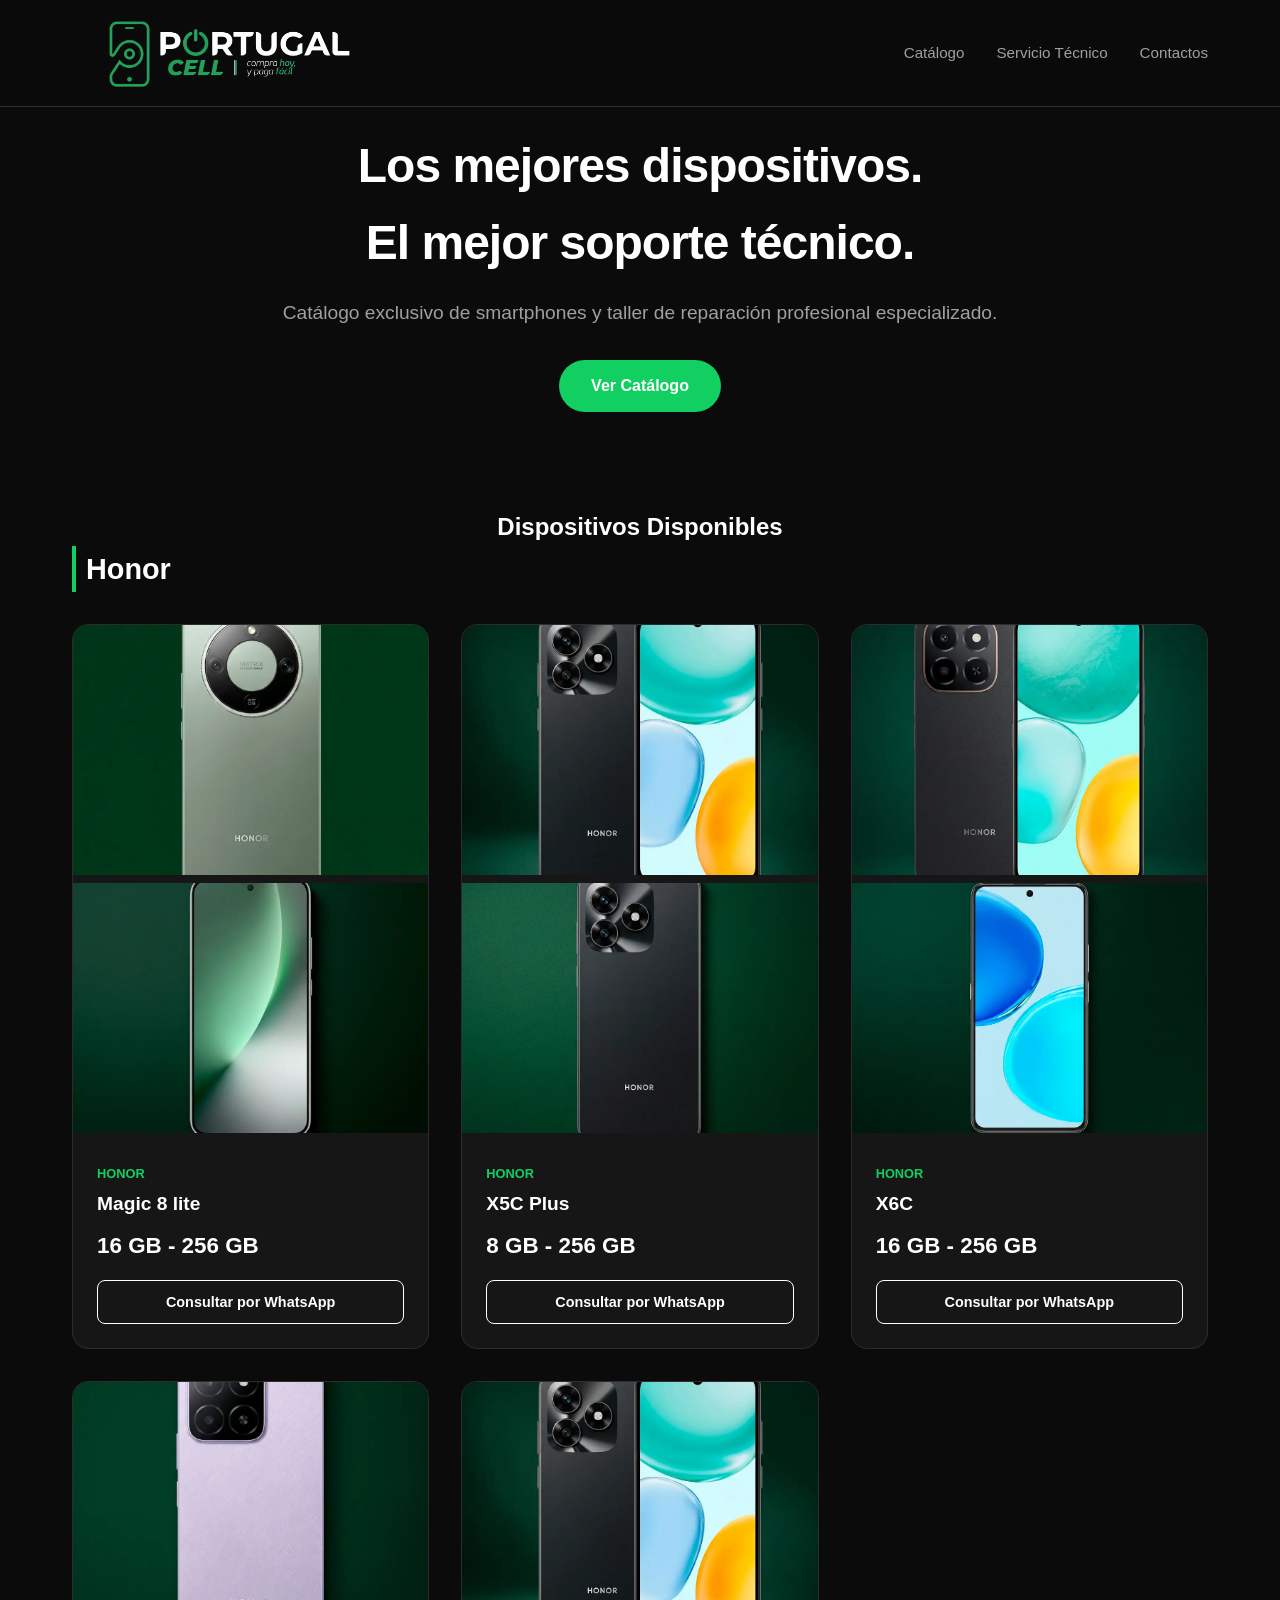
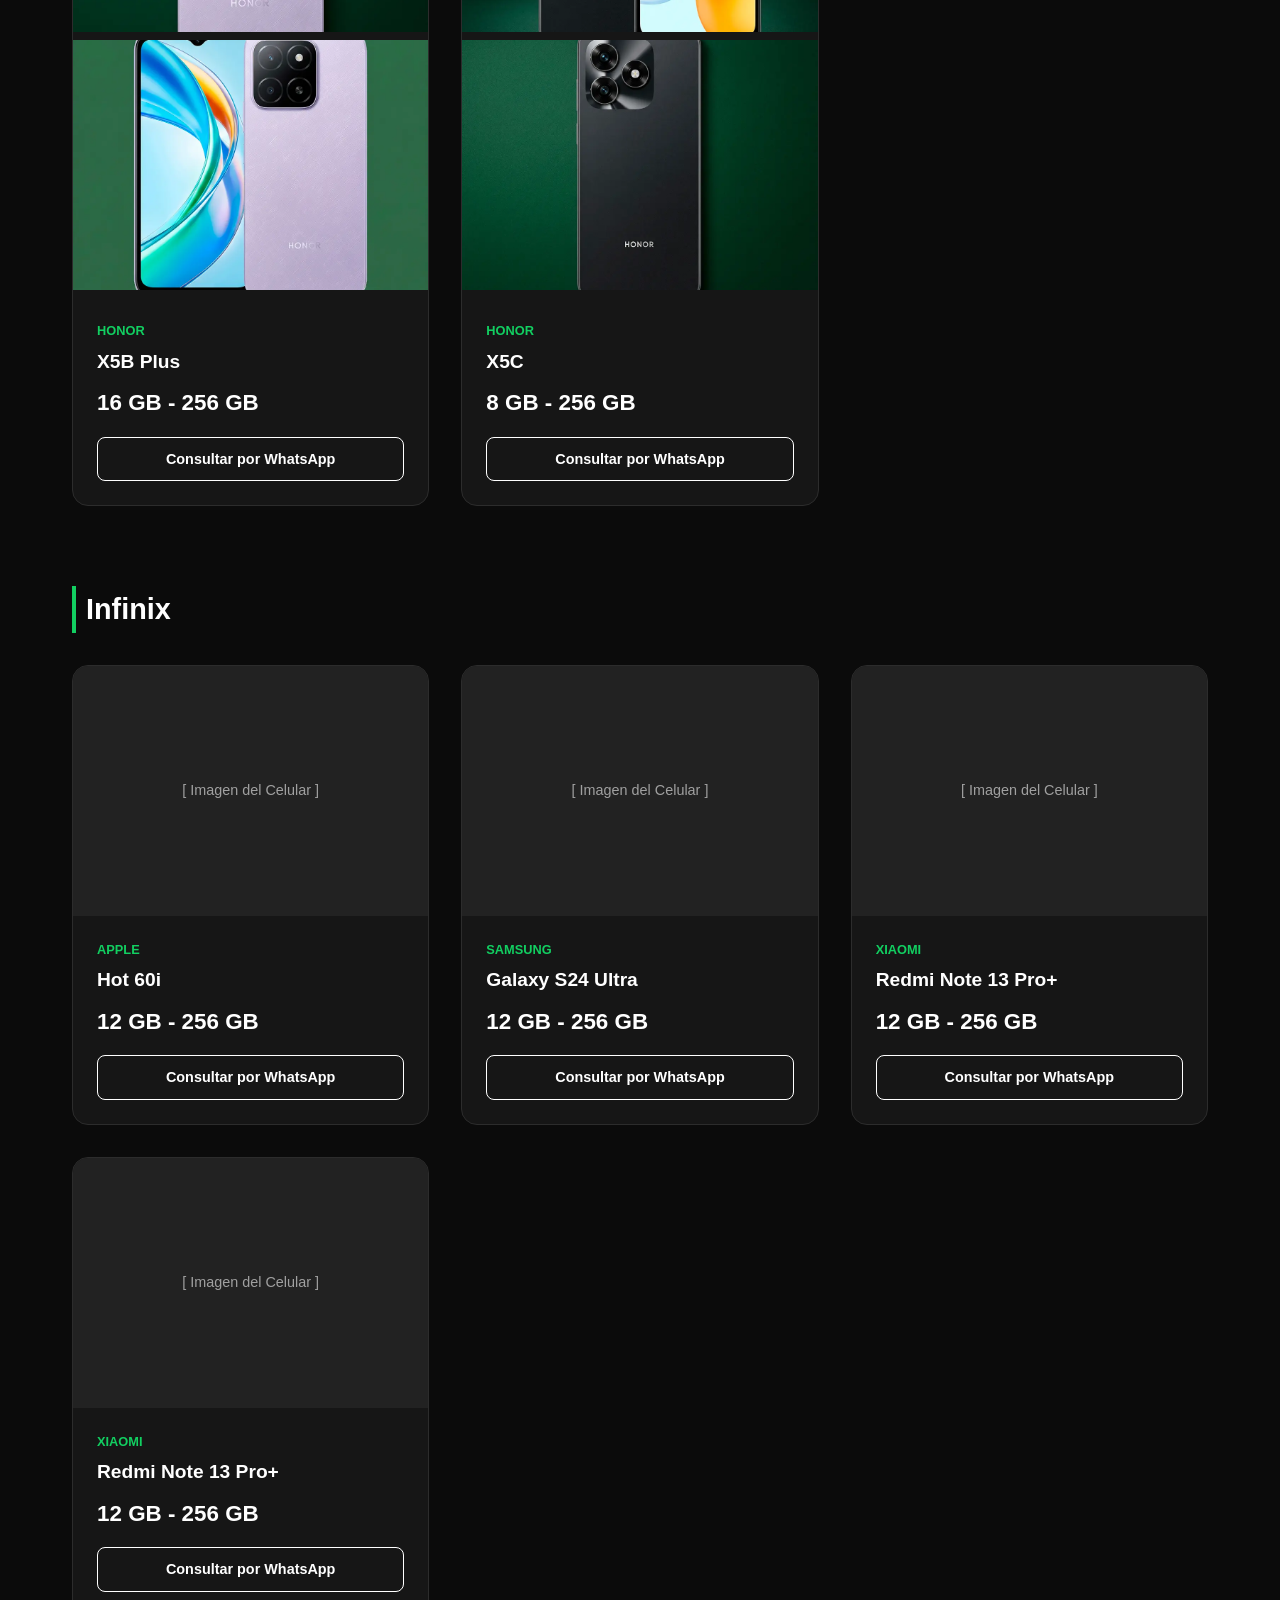
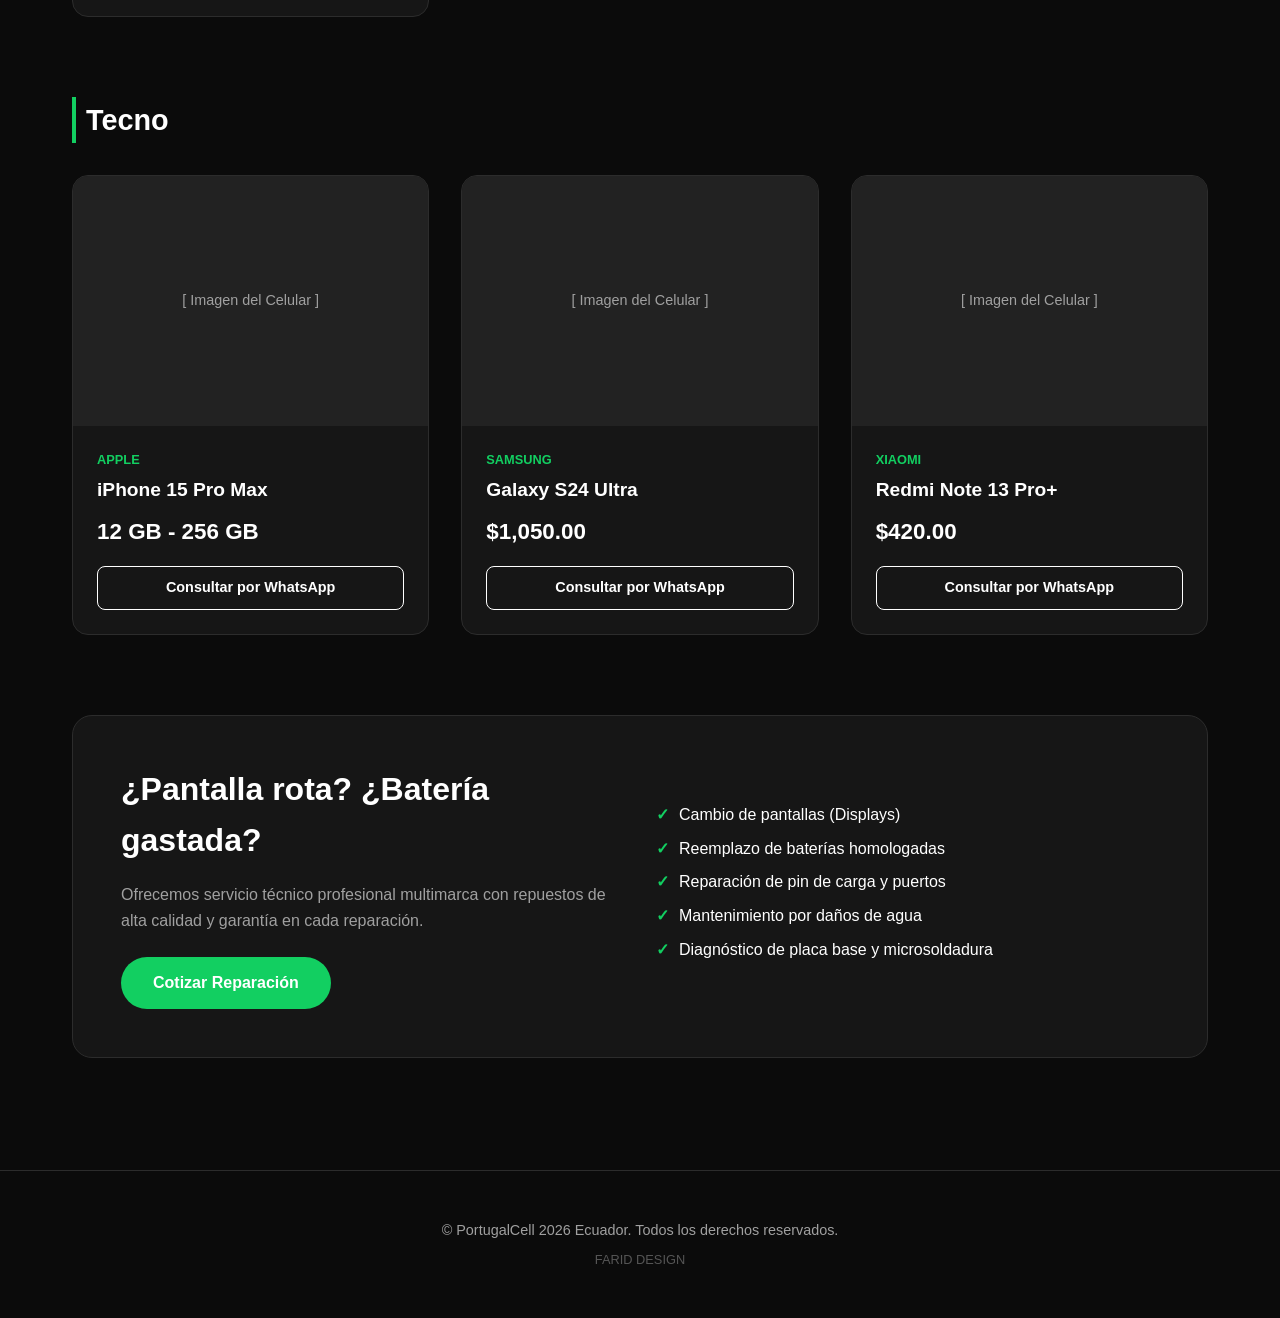
==== commit 4b8519be: "Update index.html" ====
--- a/index.html
+++ b/index.html
@@ -11,7 +11,7 @@
     <!-- BARRA DE NAVEGACIÓN -->
     <header>
         <div class="nav-container">
-            <img src="imagen/logo 1.png" alt="" width="400">
+            <img src="imagen/logo 1.png" alt="" width="300">
            <!--  <a href="#" class="logo">TU<span>LOGOTIPO</span></a>-->
             <ul class="nav-links">
                 <li><a href="#catalogo">Catálogo</a></li>
@@ -40,48 +40,73 @@
             <div class="grid-productos">
                 <!-- Producto 1 -->
                 <div class="tarjeta-producto">
-                    <div class="imagen-placeholder">[ Imagen del Celular ]</div>
-                    <!-- Nota: Cuando tengas la imagen pon: <img src="ruta/imagen.jpg" alt="iPhone"> -->
+                    <div class="slider-producto">
+                        <img src="imagen/honor/Honor Magic 8 Lite.webp" alt="Honor Magic 8 Lite">
+                        <img src="imagen/honor/Honor Magic 8 Lite1.webp" alt="Honor Magic 8 Lite Vista Posterior">
+                    </div>
                     <div class="info-producto">
                         <span class="marca">Honor</span>
                         <h3 class="nombre-producto">Magic 8 lite</h3>
                         <p class="precio">16 GB - 256 GB</p>
-                        <!-- Reemplaza el número de WhatsApp abajo (ej. 593999999999) -->
-                        <a href="https://wa.me/593999999999?text=Hola,%20estoy%20interesado%20en%20el%20iPhone%2015%20Pro%20Max" target="_blank" class="btn-whatsapp">Consultar por WhatsApp</a>
+                        <a href="https://wa.me/593999999999?text=Hola,%20estoy%20interesado%20en%20el%20Honor%20Magic%208%20Lite" target="_blank" class="btn-whatsapp">Consultar por WhatsApp</a>
                     </div>
                 </div>
 
                 <!-- Producto 2 -->
                 <div class="tarjeta-producto">
-                    <div class="imagen-placeholder">[ Imagen del Celular ]</div>
+                    <div class="slider-producto">
+                        <img src="imagen/honor/HONOR X5c Plus.webp" alt="X5C Plus">
+                        <img src="imagen/honor/HONOR X5c Plus 1.webp" alt="X5C Vista Posterior">
+                    </div>                    
+                    <div class="info-producto">
+                        <span class="marca">Honor</span>
+                        <h3 class="nombre-producto">X5C Plus</h3>
+                        <p class="precio">8 GB - 256 GB</p>
+                        <a href="https://wa.me/593999999999?text=Hola,%20estoy%20interesado%20en%20el%20Galaxy%20S24%20Ultra" target="_blank" class="btn-whatsapp">Consultar por WhatsApp</a>
+                    </div>
+                </div>
+
+                <!-- Producto 3 -->
+                <div class="tarjeta-producto">
+                    <div class="slider-producto">
+                        <img src="imagen/honor/HONOR X6c11.webp" alt="X5C Plus">
+                        <img src="imagen/honor/HONOR X6c.webp" alt="X5C Vista Posterior">
+                    </div>                    
+                    <div class="info-producto">
+                        <span class="marca">Honor</span>
+                        <h3 class="nombre-producto">X6C</h3>
+                        <p class="precio">16 GB - 256 GB</p>
+                        <a href="https://wa.me/593999999999?text=Hola,%20estoy%20interesado%20en%20el%20Redmi%20Note%2013%20Pro" target="_blank" class="btn-whatsapp">Consultar por WhatsApp</a>
+                    </div>
+                </div>
+                  <!-- Producto 4 -->
+                <div class="tarjeta-producto">
+                    <div class="slider-producto">
+                        <img src="imagen/honor/Honor X5B Plus 1.webp" alt="X5C Plus">
+                        <img src="imagen/honor/Honor X5B Plus.webp" alt="X5C Vista Posterior">
+                    </div>                    
+                    <div class="info-producto">
+                        <span class="marca">Honor</span>
+                        <h3 class="nombre-producto">X5B Plus</h3>
+                        <p class="precio">16 GB - 256 GB</p>
+                        <a href="https://wa.me/593999999999?text=Hola,%20estoy%20interesado%20en%20el%20Redmi%20Note%2013%20Pro" target="_blank" class="btn-whatsapp">Consultar por WhatsApp</a>
+                    </div>
+                </div>
+
+                                  <!-- Producto 5 -->
+                <div class="tarjeta-producto">
+                    <div class="slider-producto">
+                        <img src="imagen/honor/HONOR X5c Plus.webp" alt="X5C Plus">
+                        <img src="imagen/honor/HONOR X5c Plus 1.webp" alt="X5C Vista Posterior">
+                    </div>                    
                     <div class="info-producto">
                         <span class="marca">Honor</span>
                         <h3 class="nombre-producto">X5C</h3>
                         <p class="precio">8 GB - 256 GB</p>
-                        <a href="https://wa.me/593999999999?text=Hola,%20estoy%20interesado%20en%20el%20Galaxy%20S24%20Ultra" target="_blank" class="btn-whatsapp">Consultar por WhatsApp</a>
-                    </div>
-                </div>
-
-                <!-- Producto 3 -->
-                <div class="tarjeta-producto">
-                    <div class="imagen-placeholder">[ Imagen del Celular ]</div>
-                    <div class="info-producto">
-                        <span class="marca">Honor</span>
-                        <h3 class="nombre-producto">X6C</h3>
-                        <p class="precio">12 GB - 256 GB</p>
-                        <a href="https://wa.me/593999999999?text=Hola,%20estoy%20interesado%20en%20el%20Redmi%20Note%2013%20Pro" target="_blank" class="btn-whatsapp">Consultar por WhatsApp</a>
-                    </div>
-                </div>
-                  <!-- Producto 4 -->
-                <div class="tarjeta-producto">
-                    <div class="imagen-placeholder">[ Imagen del Celular ]</div>
-                    <div class="info-producto">
-                        <span class="marca">Honor</span>
-                        <h3 class="nombre-producto">X7D</h3>
-                        <p class="precio">16 GB - 256 GB</p>
-                        <a href="https://wa.me/593999999999?text=Hola,%20estoy%20interesado%20en%20el%20Redmi%20Note%2013%20Pro" target="_blank" class="btn-whatsapp">Consultar por WhatsApp</a>
-                    </div>
-                </div>
+                        <a href="https://wa.me/593999999999?text=Hola,%20estoy%20interesado%20en%20el%20Redmi%20Note%2013%20Pro" target="_blank" class="btn-whatsapp">Consultar por WhatsApp</a>
+                    </div>
+                </div>
+
             </div>
                                                                                    <!-- INFINIX -->
         </section>
@@ -123,6 +148,18 @@
                         <a href="https://wa.me/593999999999?text=Hola,%20estoy%20interesado%20en%20el%20Redmi%20Note%2013%20Pro" target="_blank" class="btn-whatsapp">Consultar por WhatsApp</a>
                     </div>
                 </div>
+
+                                <!-- Producto 4 -->
+                <div class="tarjeta-producto">
+                    <div class="imagen-placeholder">[ Imagen del Celular ]</div>
+                    <div class="info-producto">
+                        <span class="marca">Xiaomi</span>
+                        <h3 class="nombre-producto">Redmi Note 13 Pro+</h3>
+                        <p class="precio">12 GB - 256 GB</p>
+                        <a href="https://wa.me/593999999999?text=Hola,%20estoy%20interesado%20en%20el%20Redmi%20Note%2013%20Pro" target="_blank" class="btn-whatsapp">Consultar por WhatsApp</a>
+                    </div>
+                </div>
+
             </div>
         </section>
 
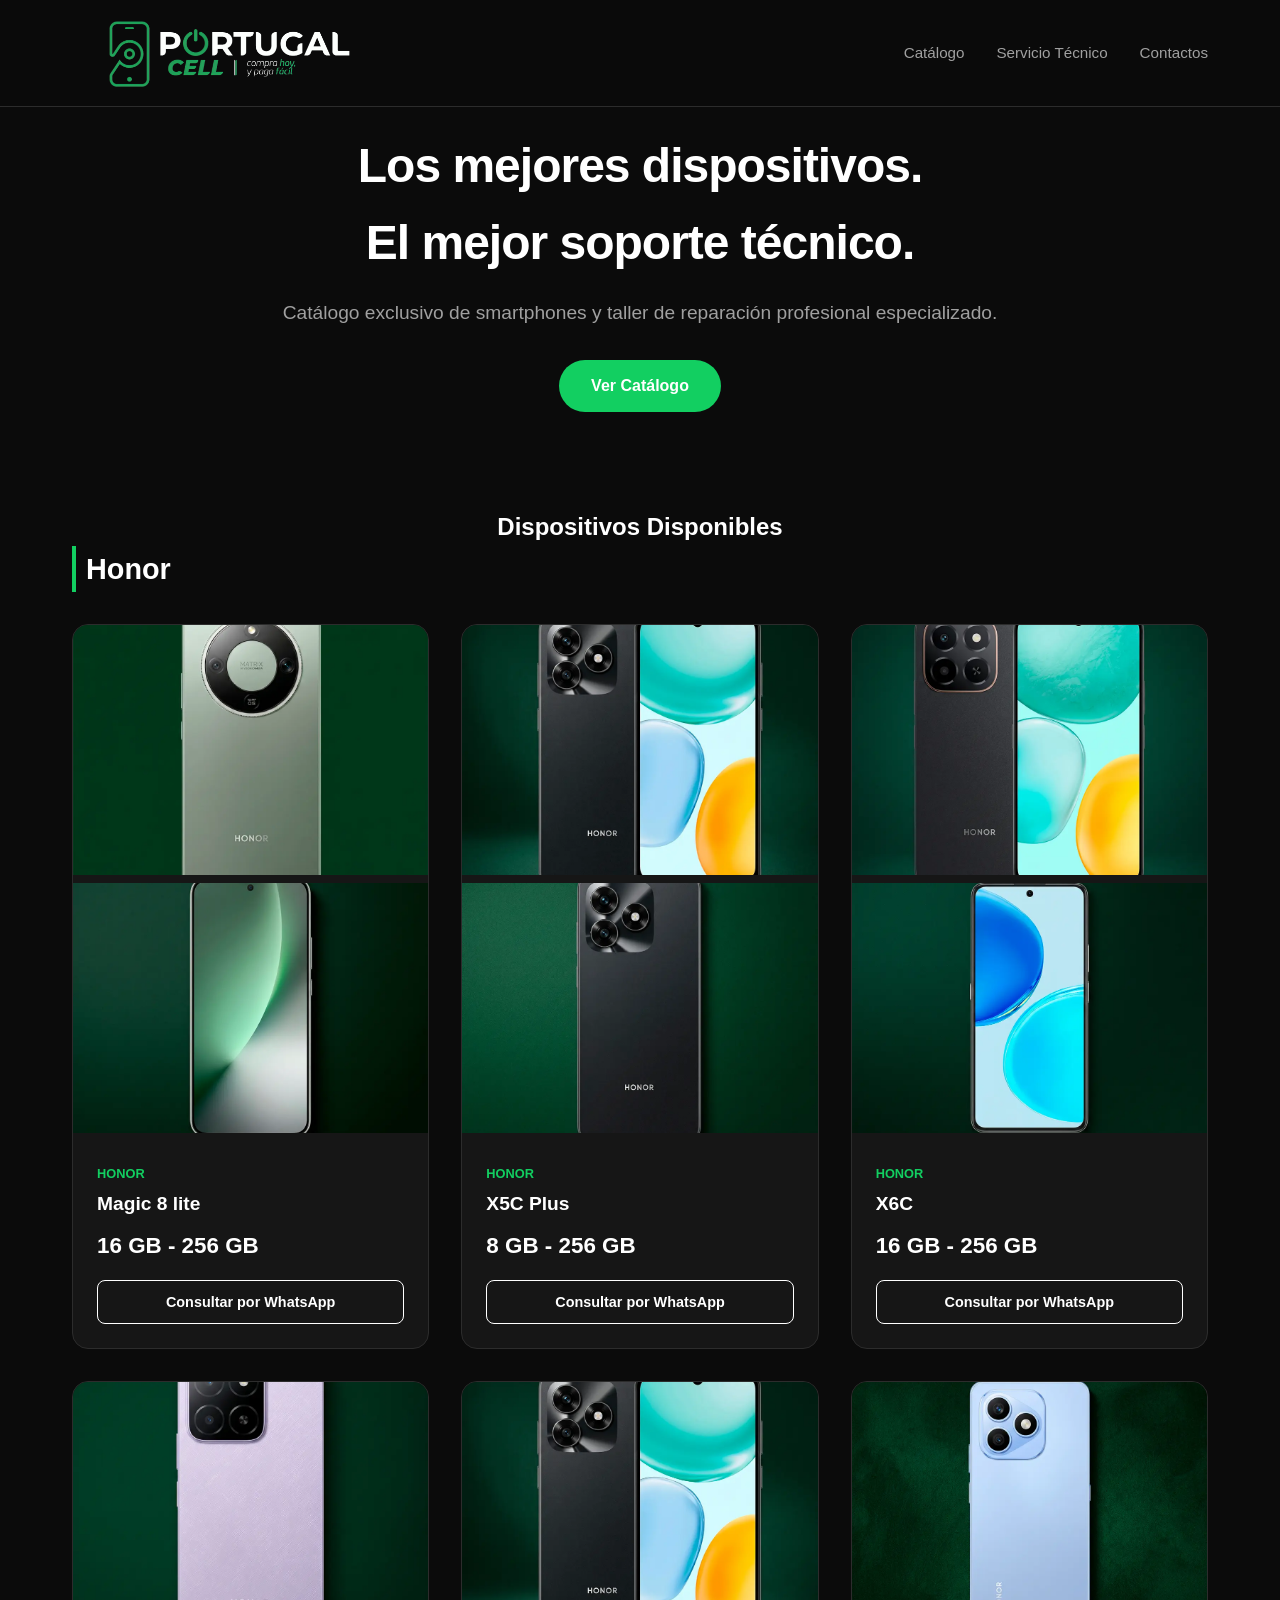
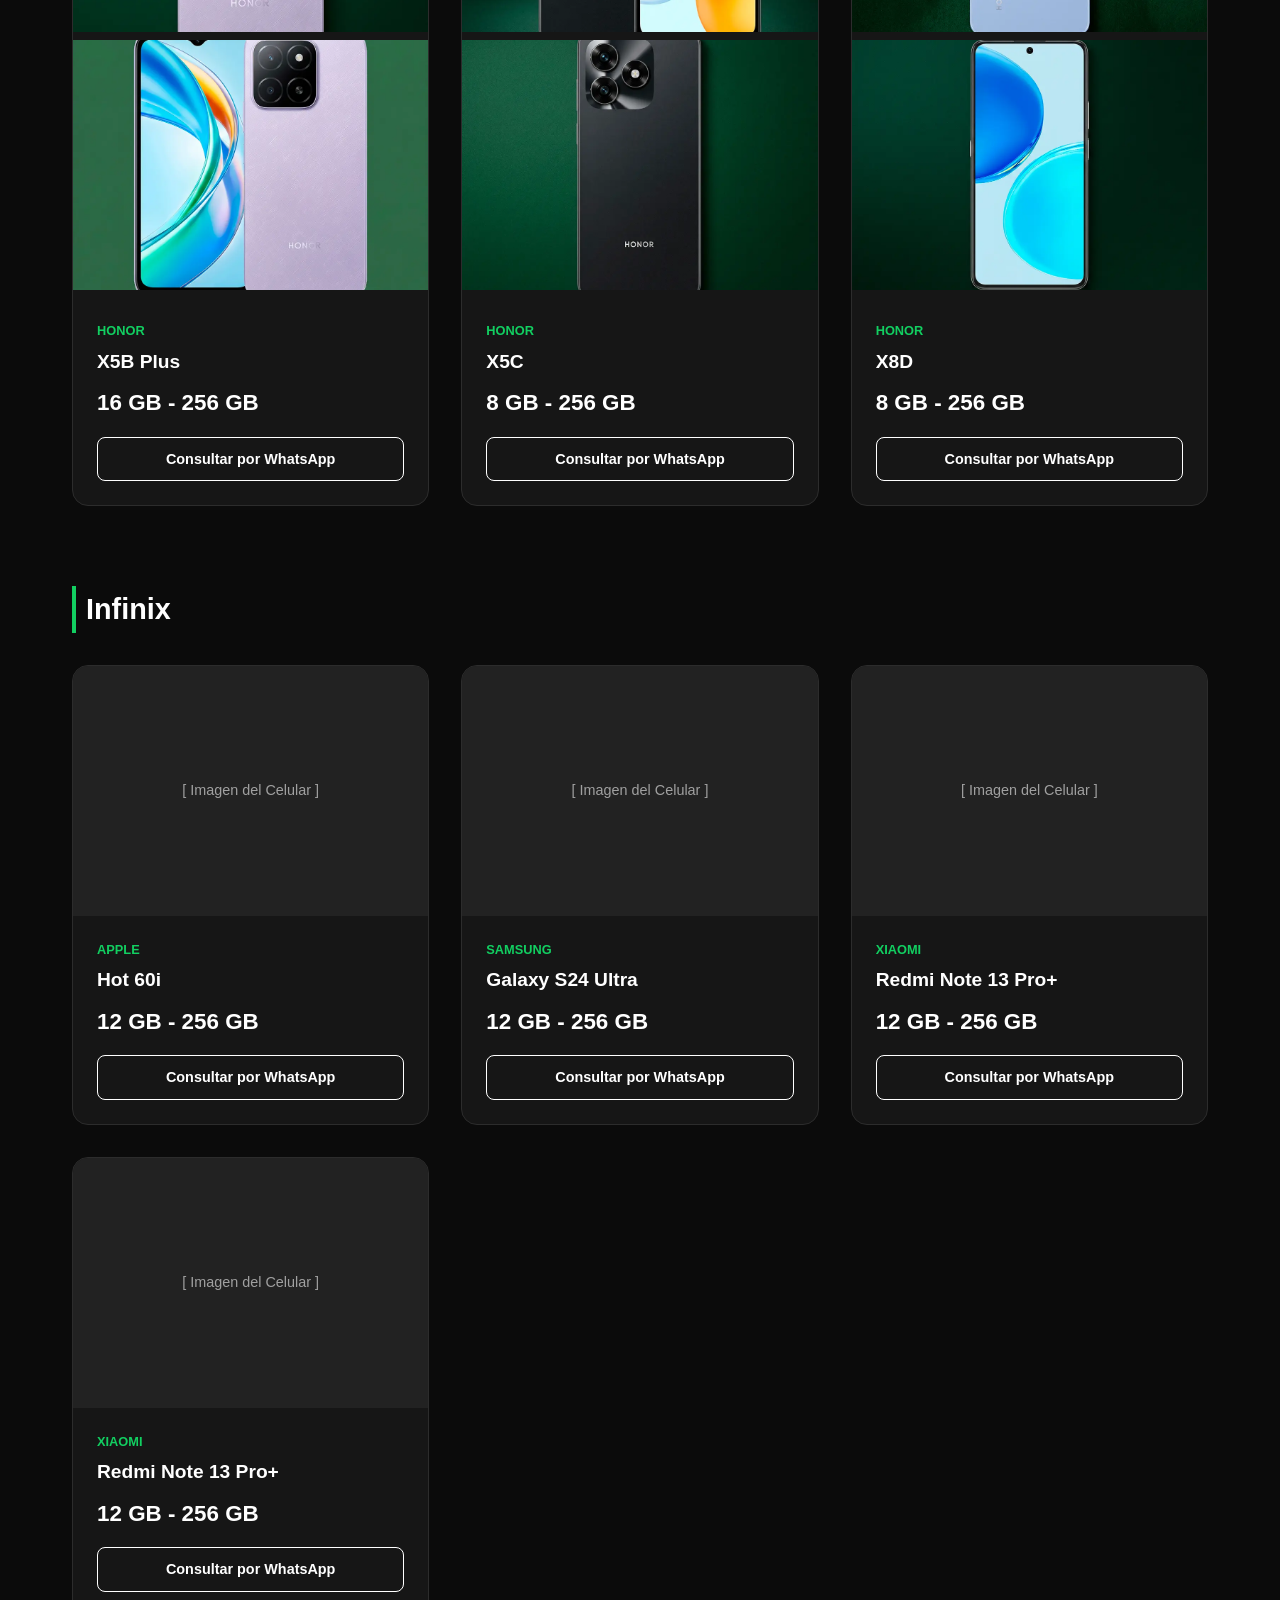
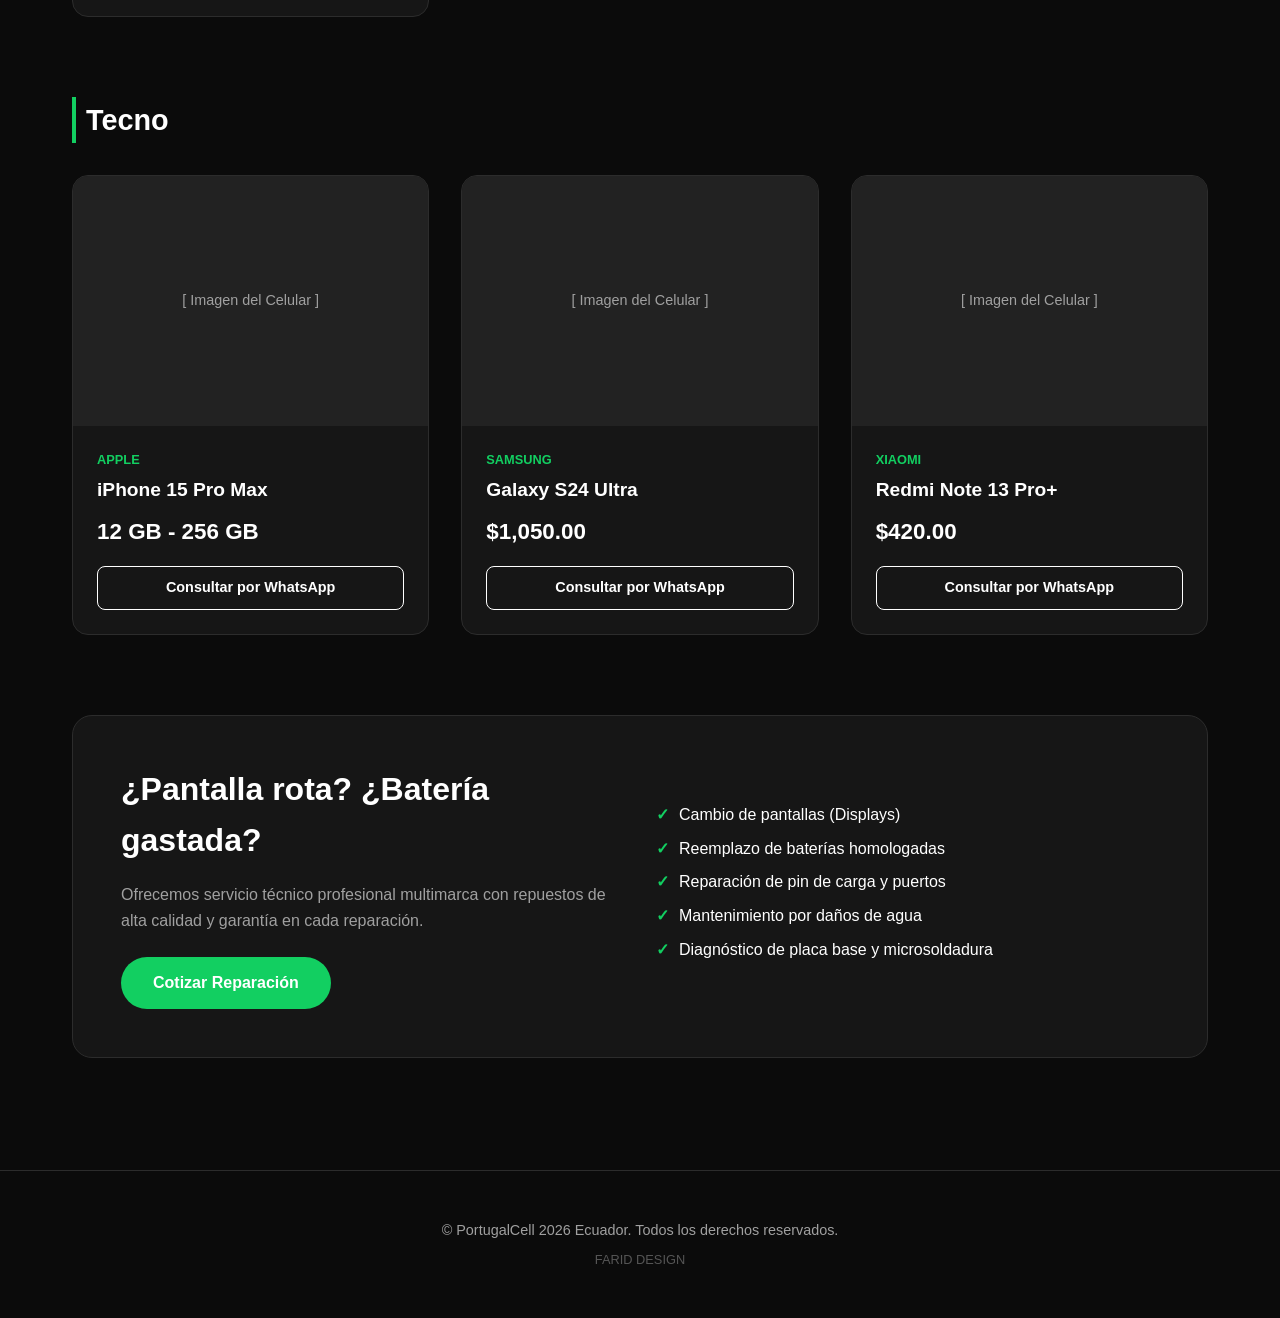
==== commit 7d56a8dc: "Update index.html" ====
--- a/index.html
+++ b/index.html
@@ -107,6 +107,20 @@
                     </div>
                 </div>
 
+                                                  <!-- Producto 6-->
+                <div class="tarjeta-producto">
+                    <div class="slider-producto">
+                        <img src="imagen/honor/honorx8d.webp" alt="X5C Plus">
+                        <img src="imagen/honor/HONOR X6c.webp" alt="X5C Vista Posterior">
+                    </div>                    
+                    <div class="info-producto">
+                        <span class="marca">Honor</span>
+                        <h3 class="nombre-producto">X8D</h3>
+                        <p class="precio">8 GB - 256 GB</p>
+                        <a href="https://wa.me/593999999999?text=Hola,%20estoy%20interesado%20en%20el%20Redmi%20Note%2013%20Pro" target="_blank" class="btn-whatsapp">Consultar por WhatsApp</a>
+                    </div>
+                </div>
+
             </div>
                                                                                    <!-- INFINIX -->
         </section>
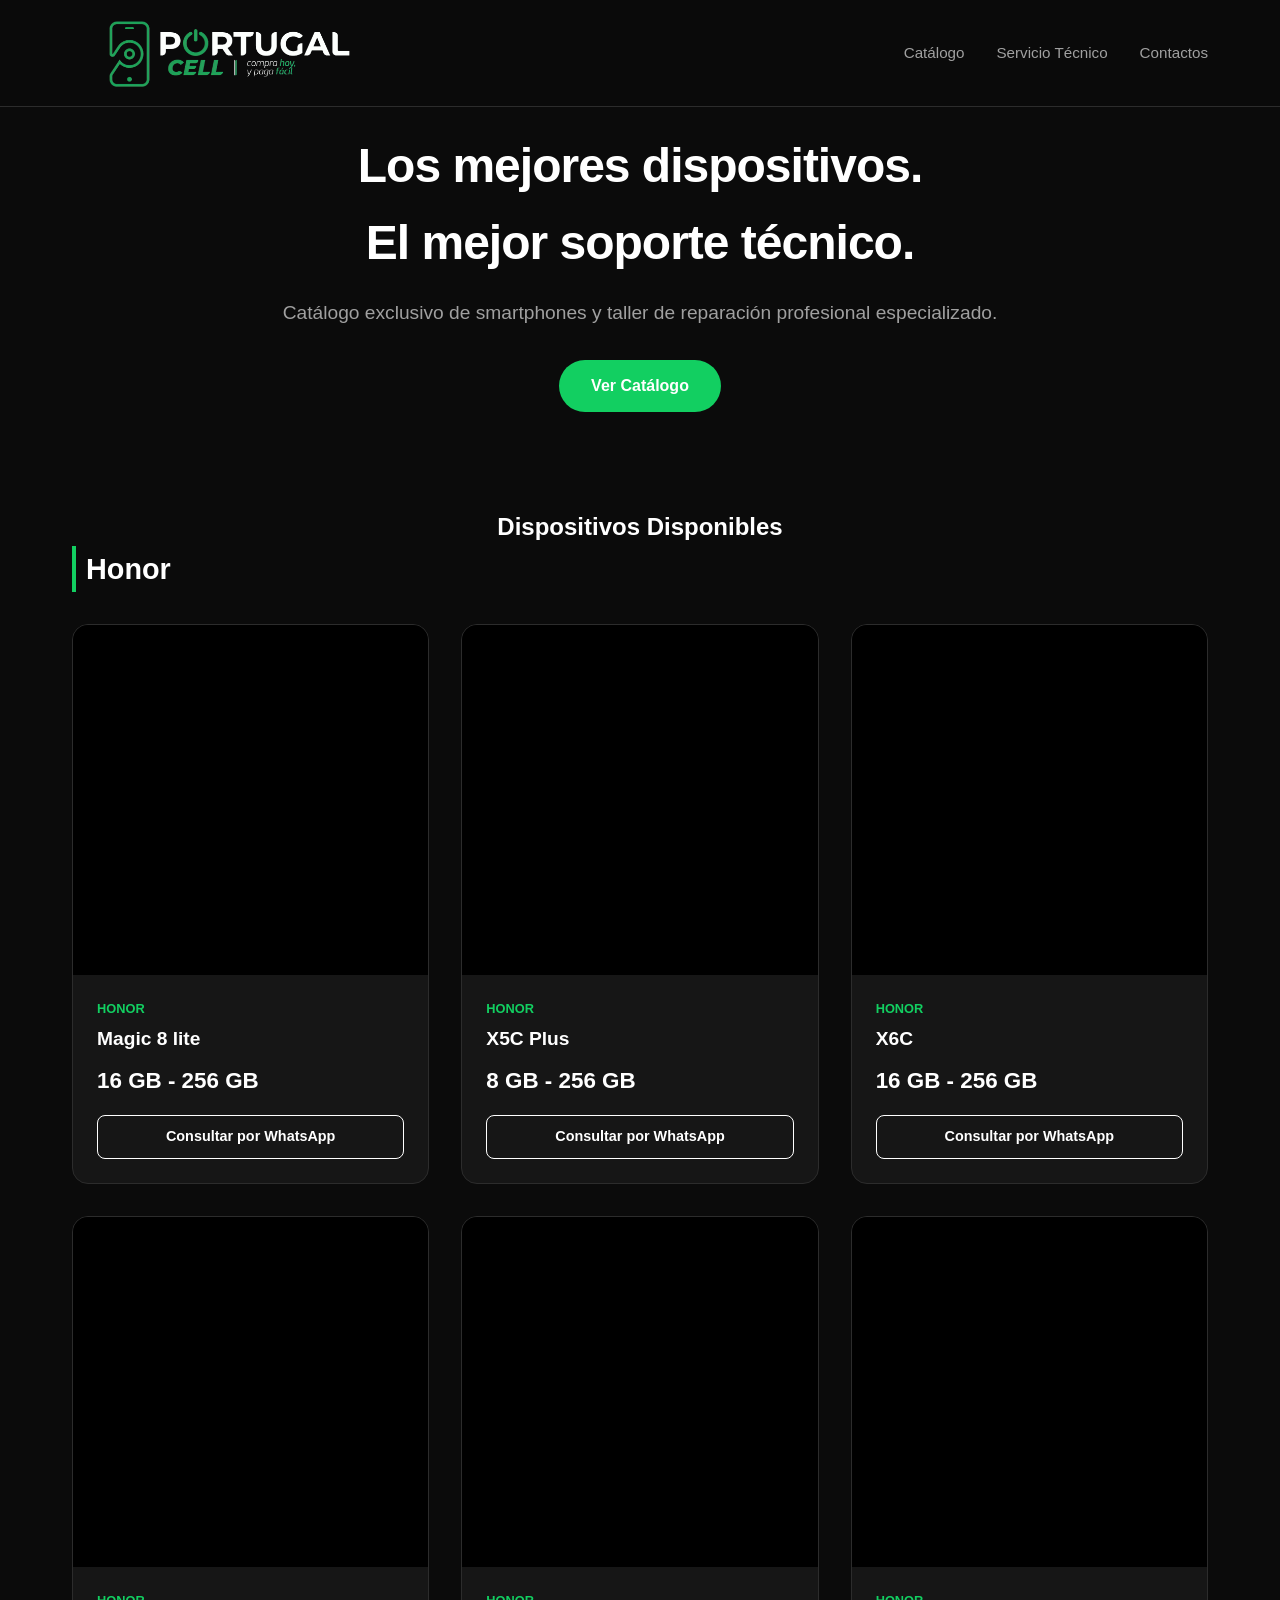
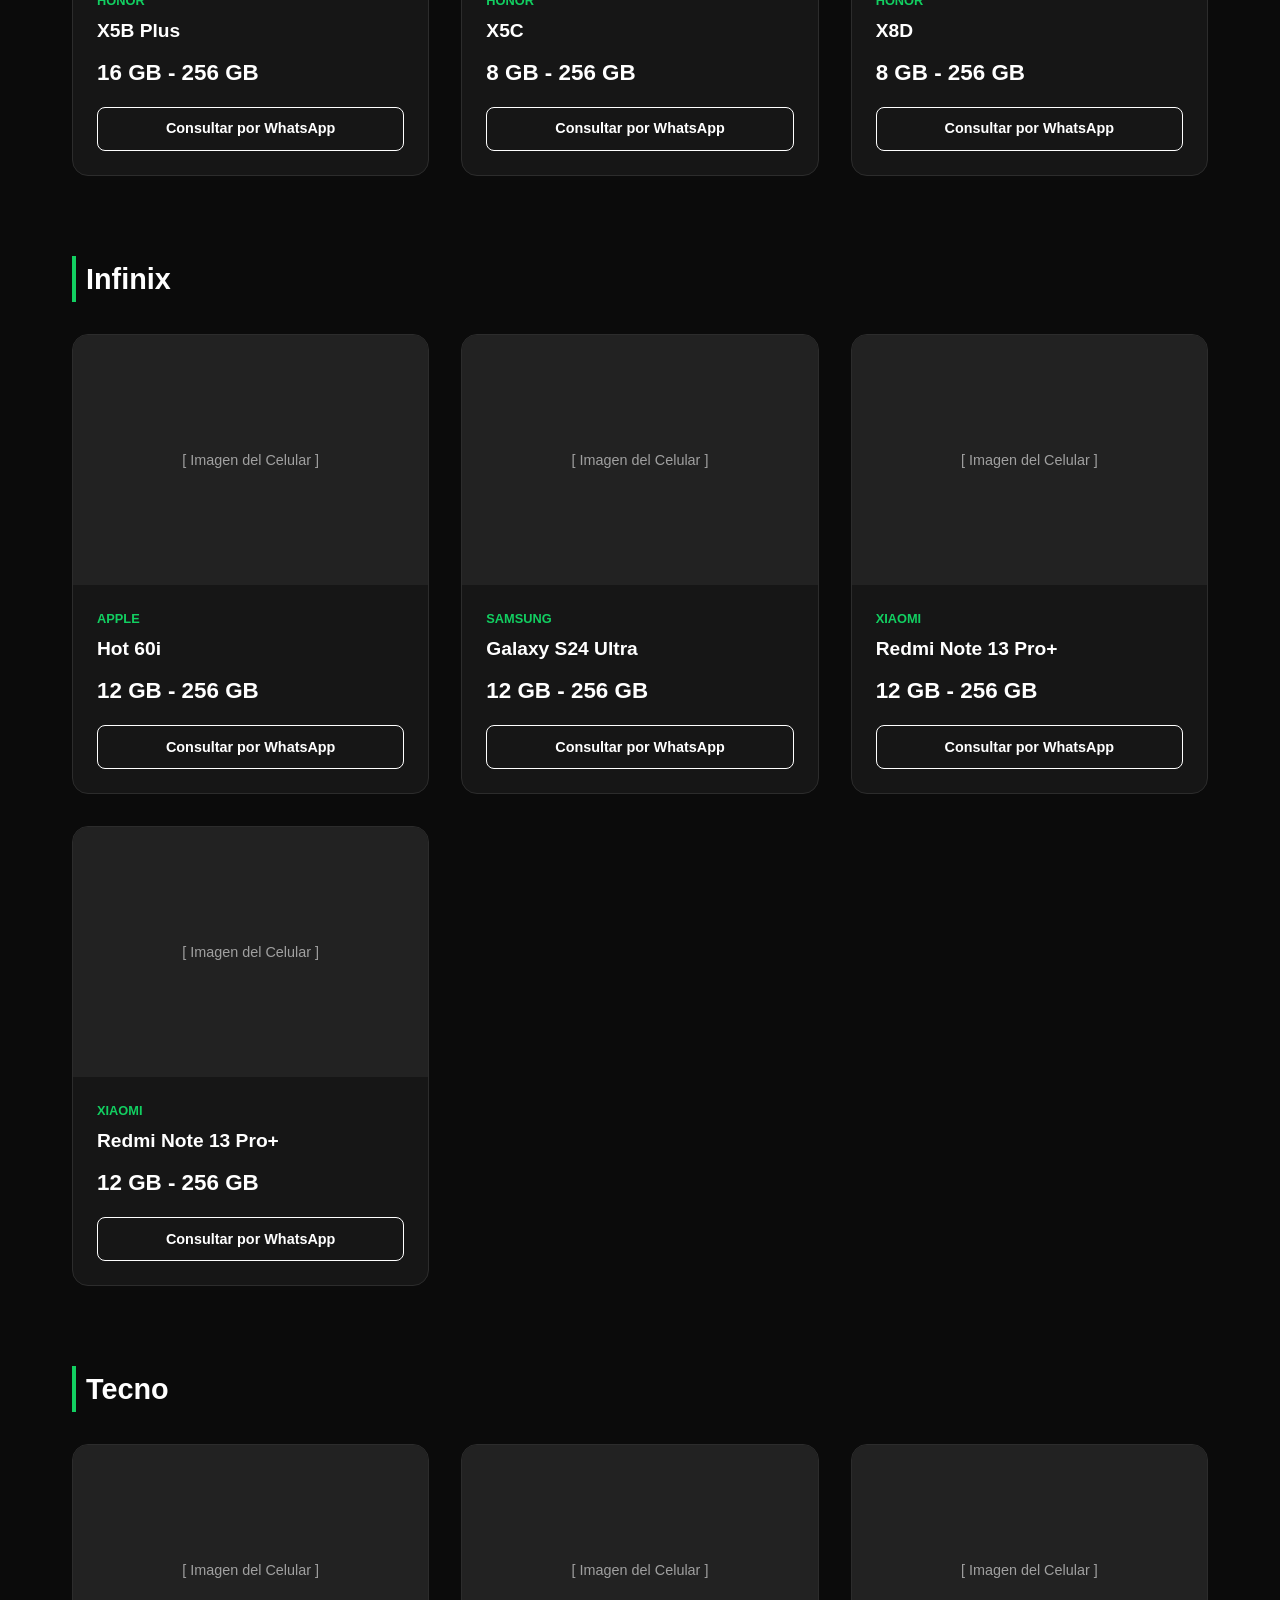
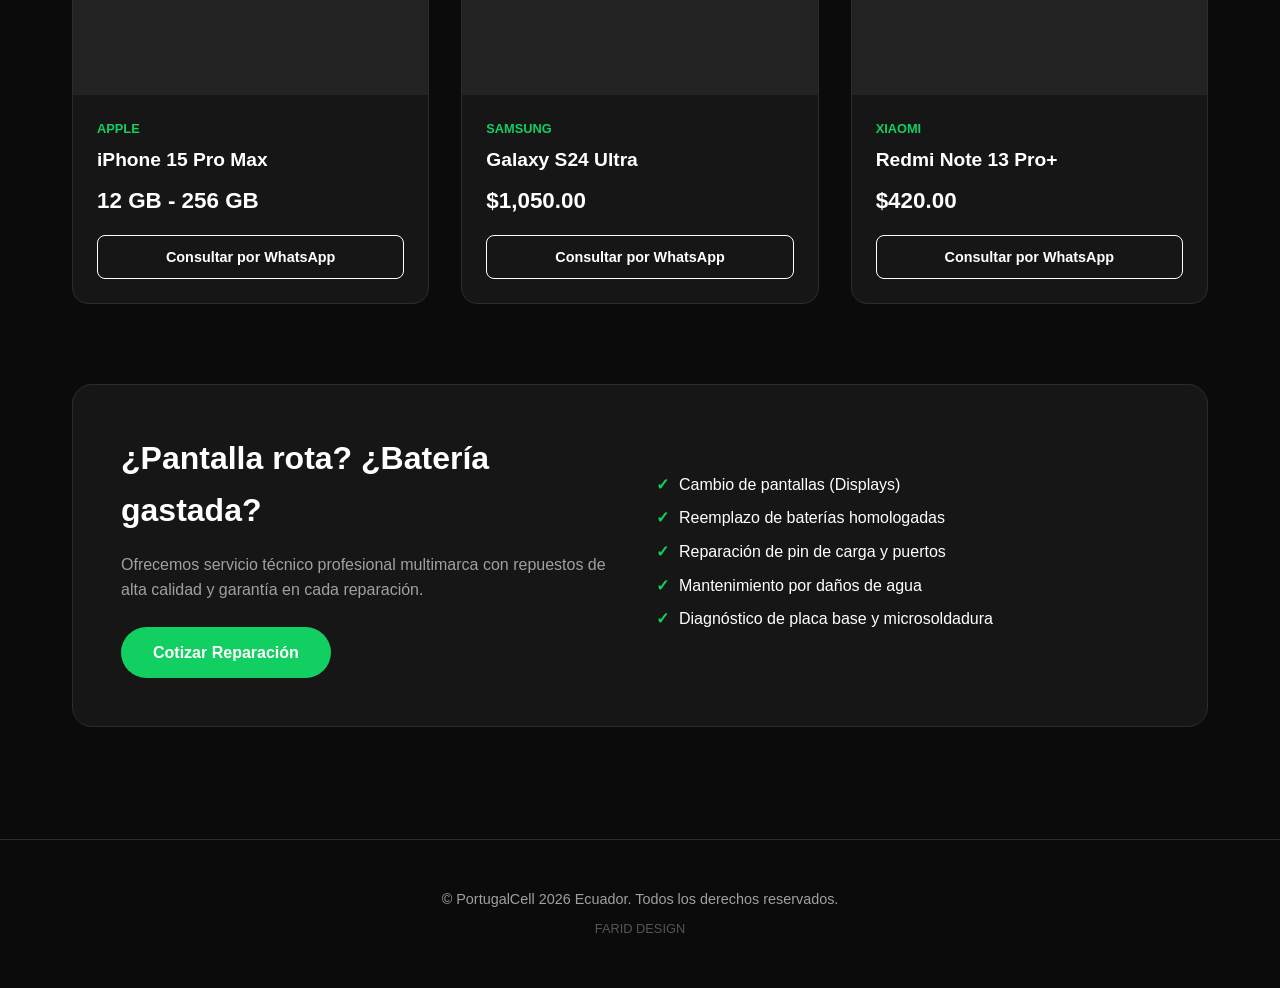
==== commit 6e016fc4: "Update index.html" ====
--- a/index.html
+++ b/index.html
@@ -3,7 +3,7 @@
 <head>
     <meta charset="UTF-8">
     <meta name="viewport" content="width=device-width, initial-scale=1.0">
-    <title>PortugalCell - Celulares y Servicio Técnico</title>
+    <title>PortugalCell - Celulares y Servicios Técnico</title>
     <link rel="stylesheet" href="css/estilos.css">
 </head>
 <body>
--- a/css/estilos.css
+++ b/css/estilos.css
@@ -270,4 +270,56 @@
             .hero h1 { font-size: 2.2rem; }
             .servicio-tecnico { padding: 1.5rem; }
         }
-  +  
+        
+
+
+
+/* --- imagen --- */
+        .slider-producto {
+    position: relative;
+    width: 100%;
+    height: 350px; /* Ajusta la altura según necesites para tu diseño */
+    overflow: hidden;
+    background-color: #000000; /* Fondo gris claro mientras cargan las imágenes */
+    border-radius: 8px 8px 0 0;
+}
+
+.slider-producto img {
+    position: absolute;
+    top: 0;
+    left: 0;
+    width: 100%;
+    height: 100%;
+    object-fit: contain; /* Evita que las imágenes de los teléfonos se deformen */
+    opacity: 0;
+    transition: opacity 1s ease-in-out; /* Transición suave de fundido */
+    animation: cambiarImagen 8s infinite;
+}
+
+/* Retraso de la animación para la segunda imagen */
+.slider-producto img:nth-child(2) {
+    animation-delay: 4s;
+}
+
+/* Si un producto tiene solo 1 imagen, se quedará fija de manera automática */
+.slider-producto img:only-child {
+    opacity: 1 !important;
+    animation: none !important;
+}
+
+/* Animación de desvanecimiento para dos imágenes */
+@keyframes cambiarImagen {
+    0%, 45% {
+        opacity: 1;
+        z-index: 2;
+    }
+    50%, 95% {
+        opacity: 0;
+        z-index: 1;
+    }
+    100% {
+        opacity: 1;
+        z-index: 2;
+    }
+}
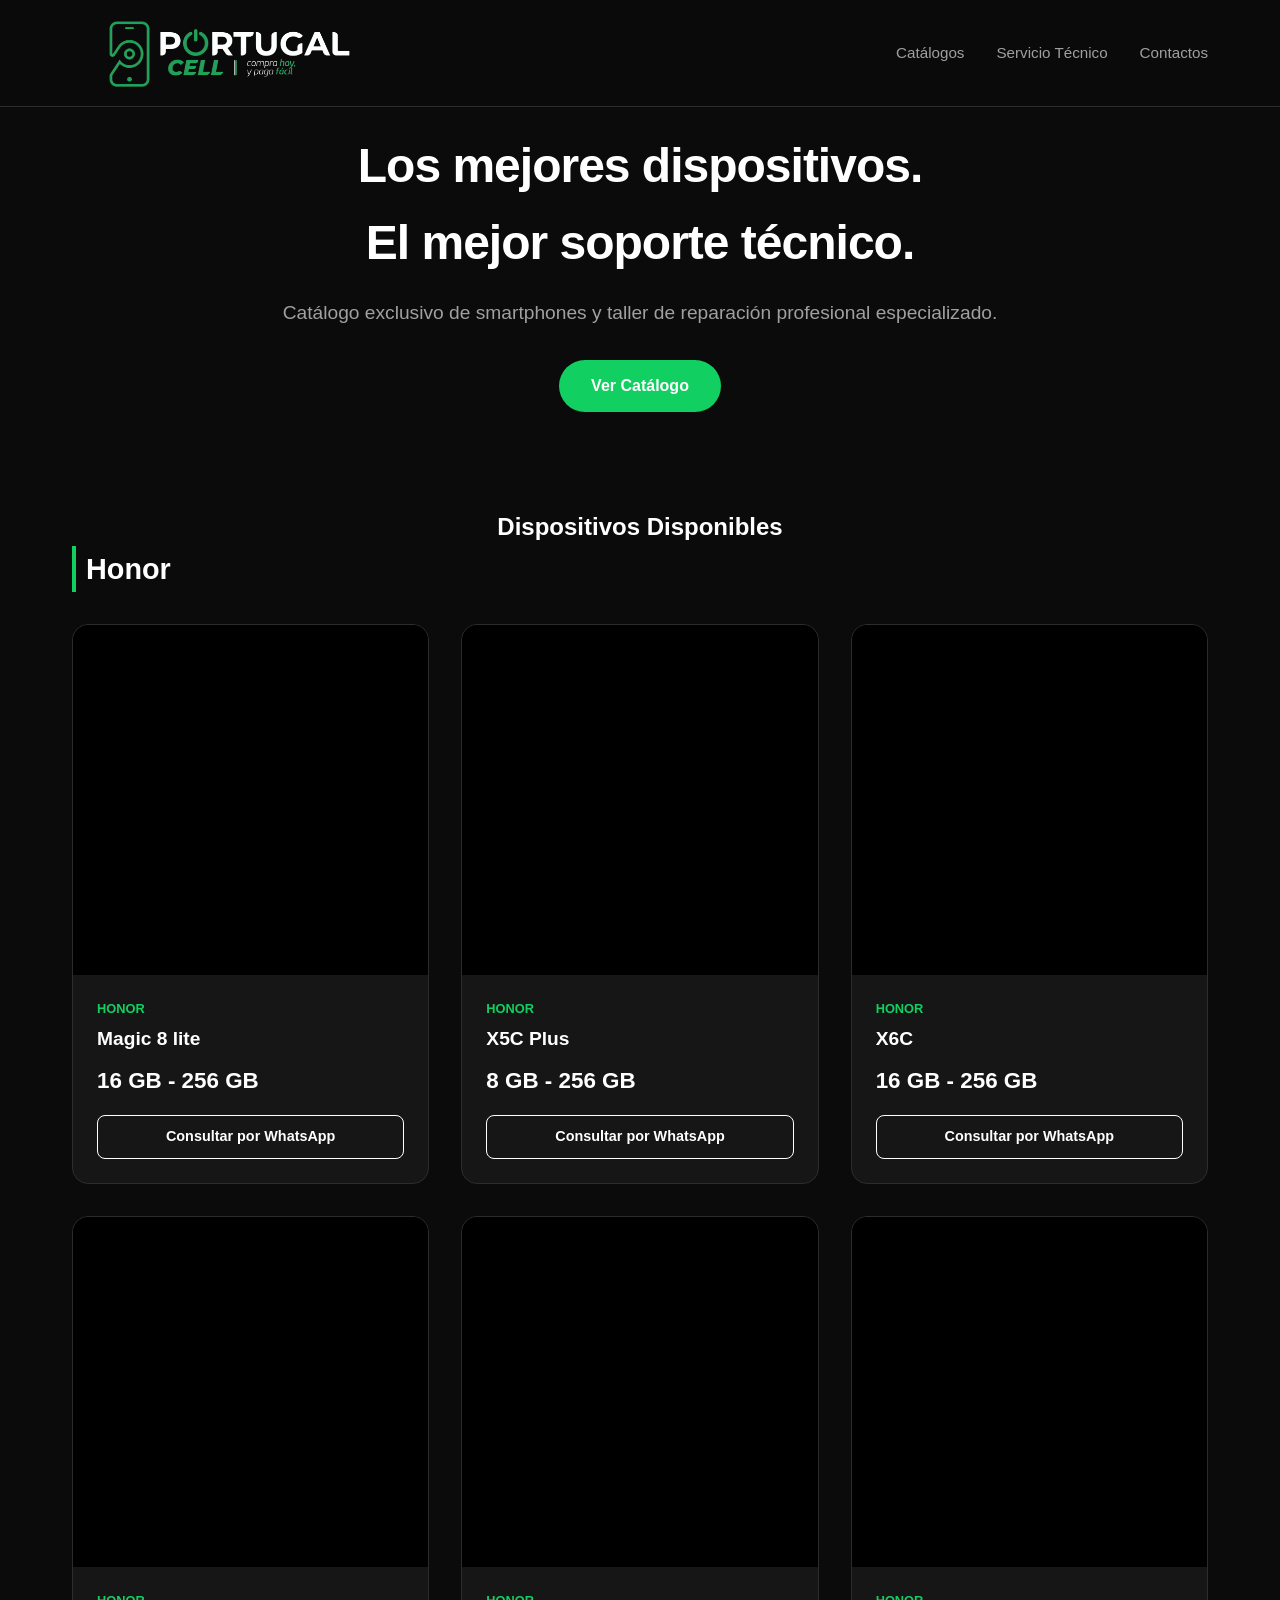
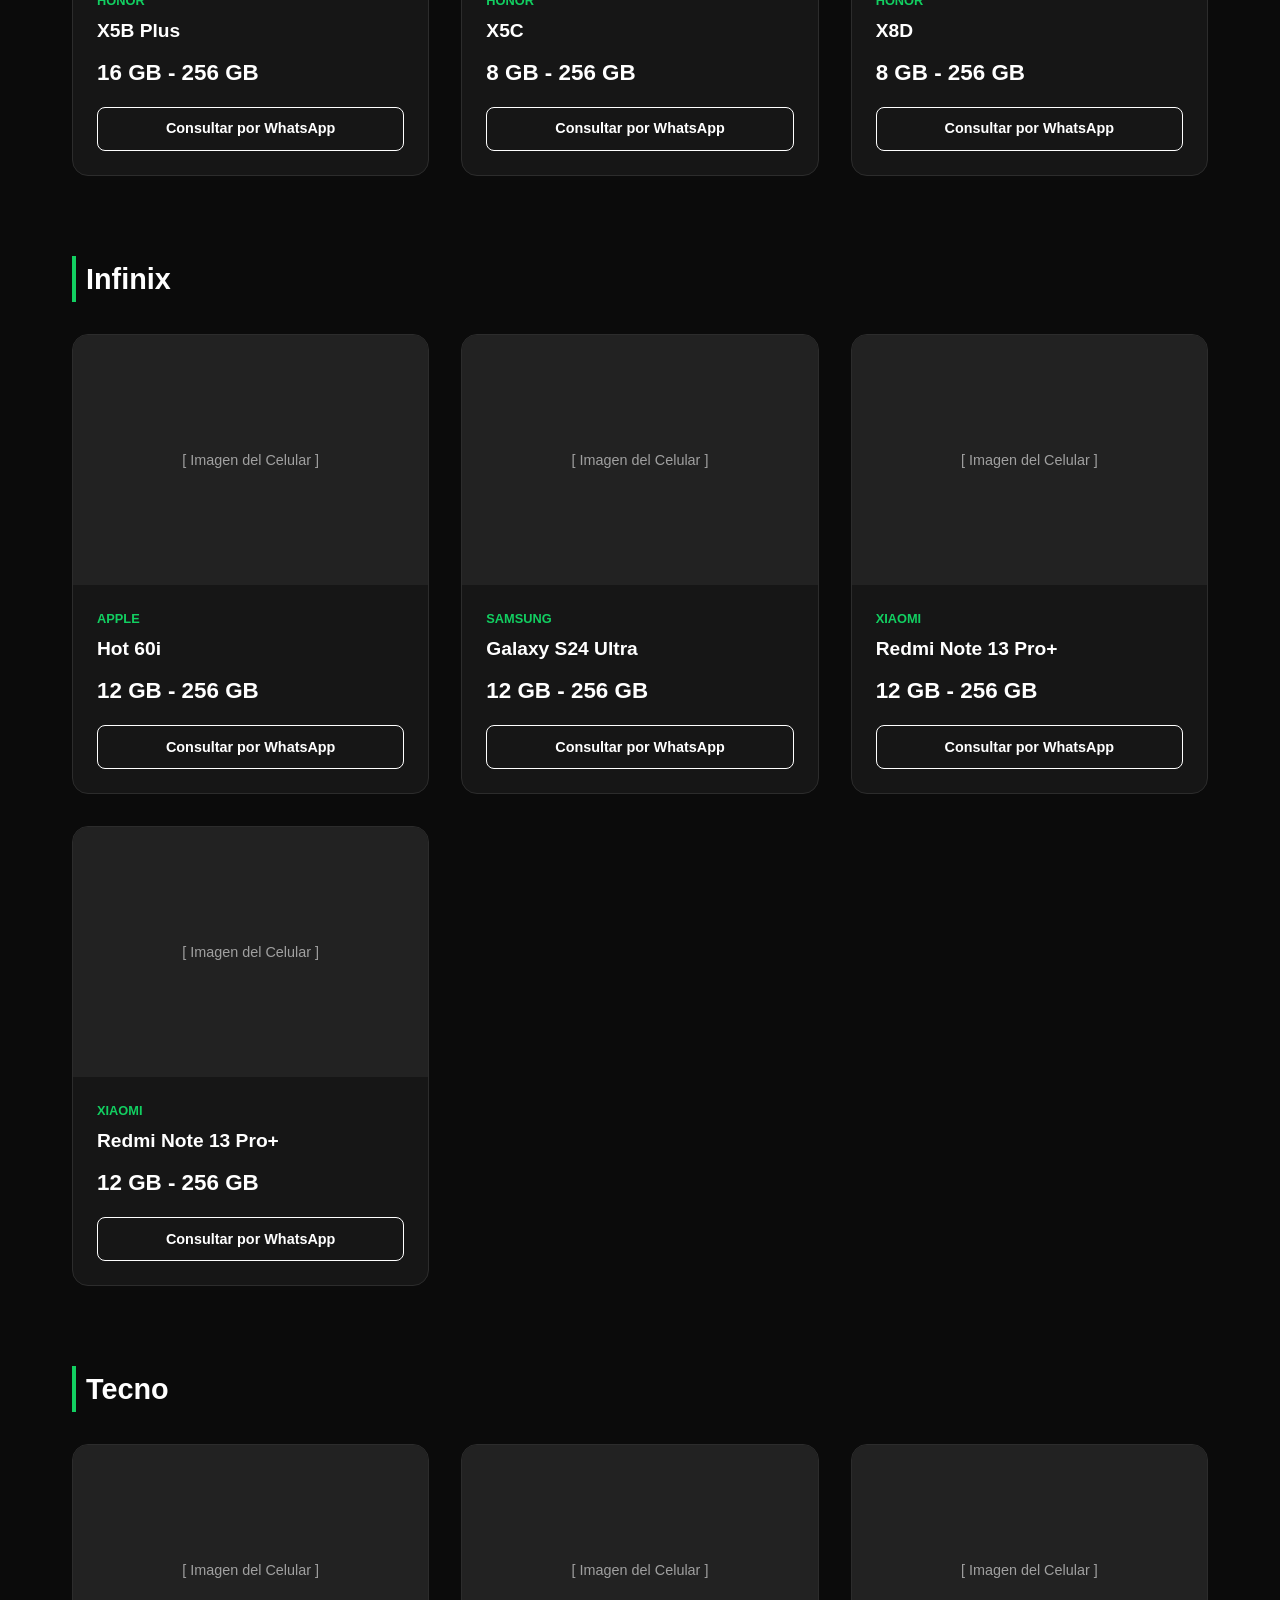
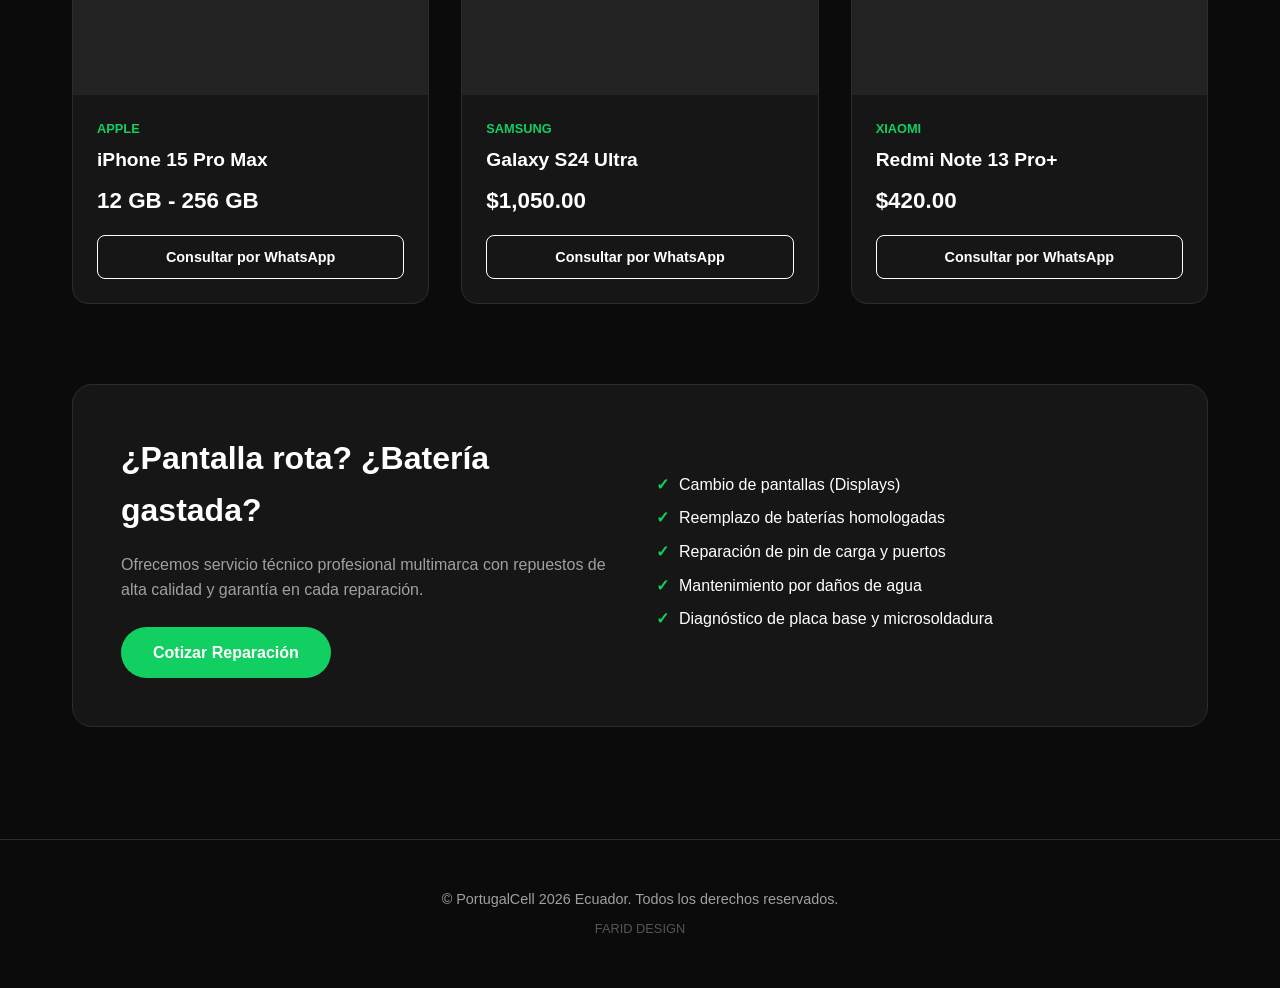
==== commit 1dbf57d6: "Update index.html" ====
--- a/index.html
+++ b/index.html
@@ -3,7 +3,7 @@
 <head>
     <meta charset="UTF-8">
     <meta name="viewport" content="width=device-width, initial-scale=1.0">
-    <title>PortugalCell - Celulares y Servicios Técnico</title>
+    <title>PortugalCell - Celulares y Servicio Técnico</title>
     <link rel="stylesheet" href="css/estilos.css">
 </head>
 <body>
@@ -14,7 +14,7 @@
             <img src="imagen/logo 1.png" alt="" width="300">
            <!--  <a href="#" class="logo">TU<span>LOGOTIPO</span></a>-->
             <ul class="nav-links">
-                <li><a href="#catalogo">Catálogo</a></li>
+                <li><a href="#catalogo">Catálogos</a></li>
                 <li><a href="#servicio">Servicio Técnico</a></li>
                 <li><a href="#contacto">Contactos</a></li>
             </ul>
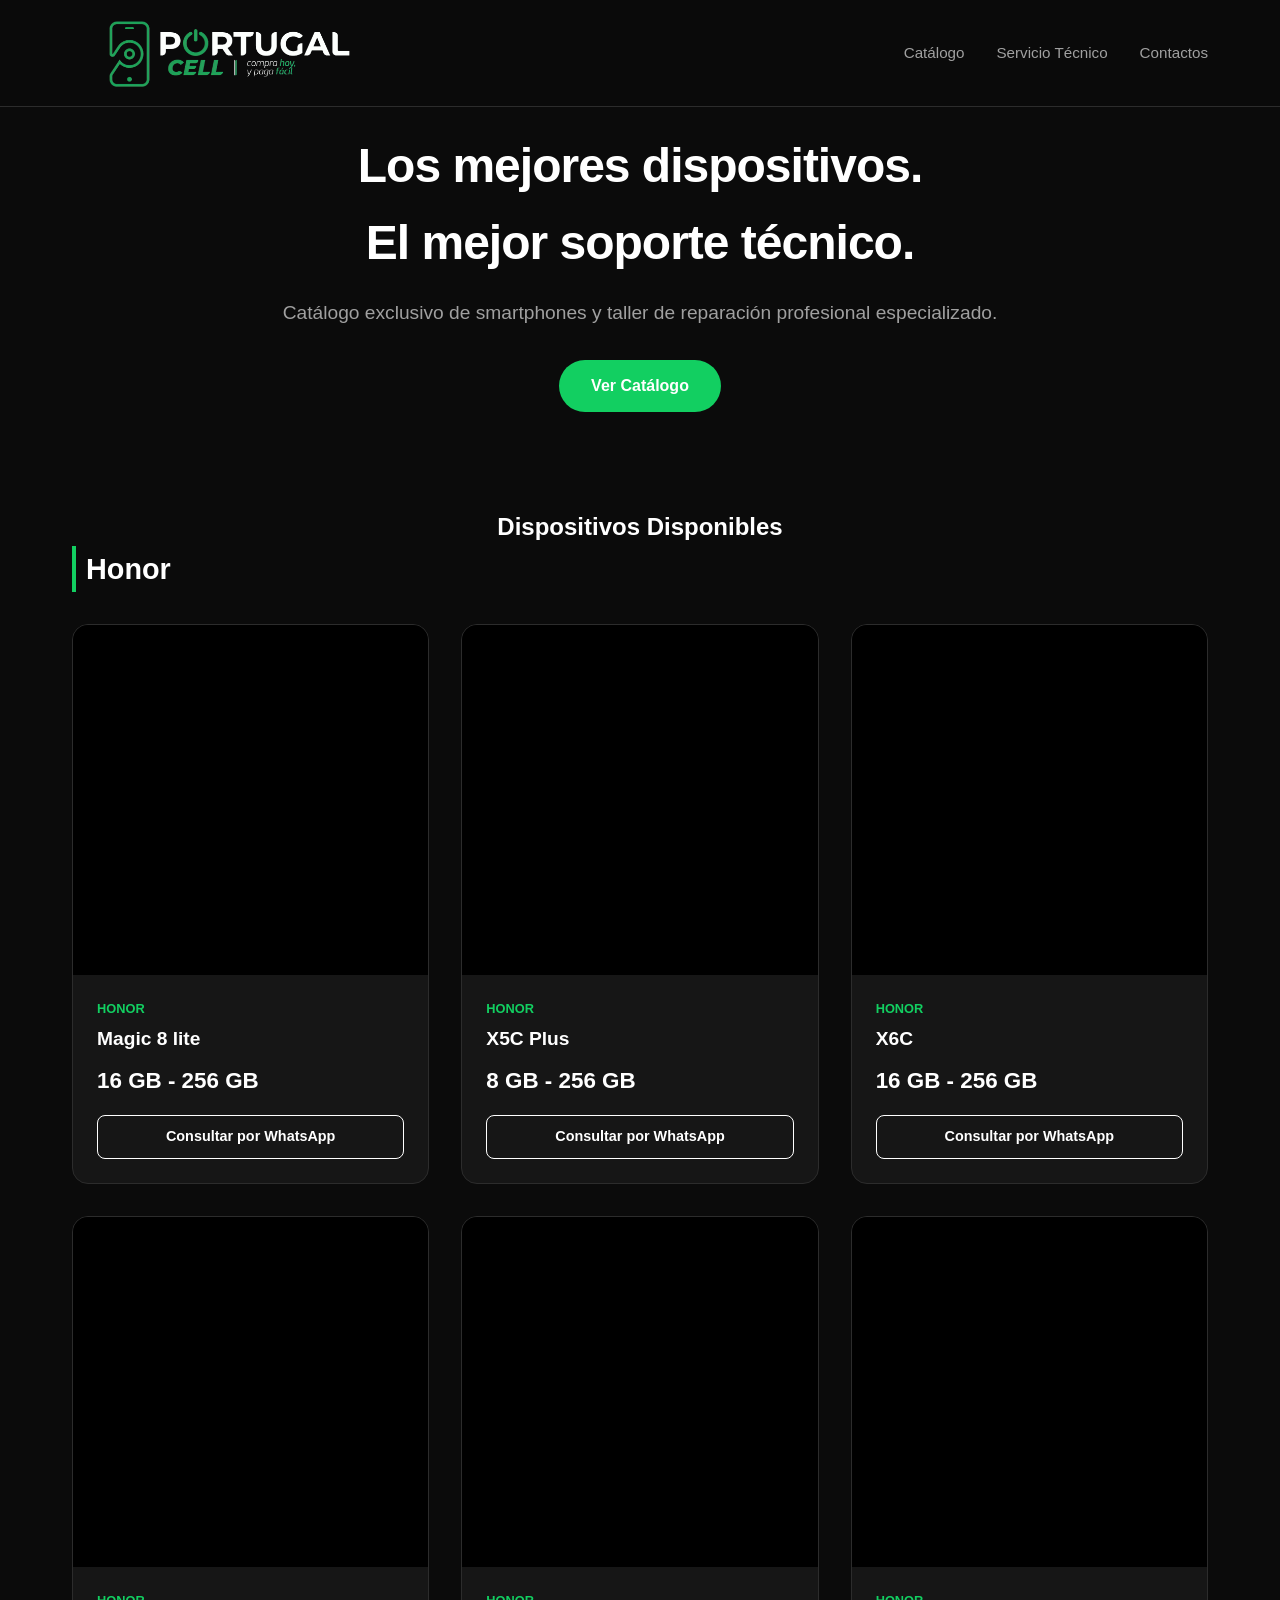
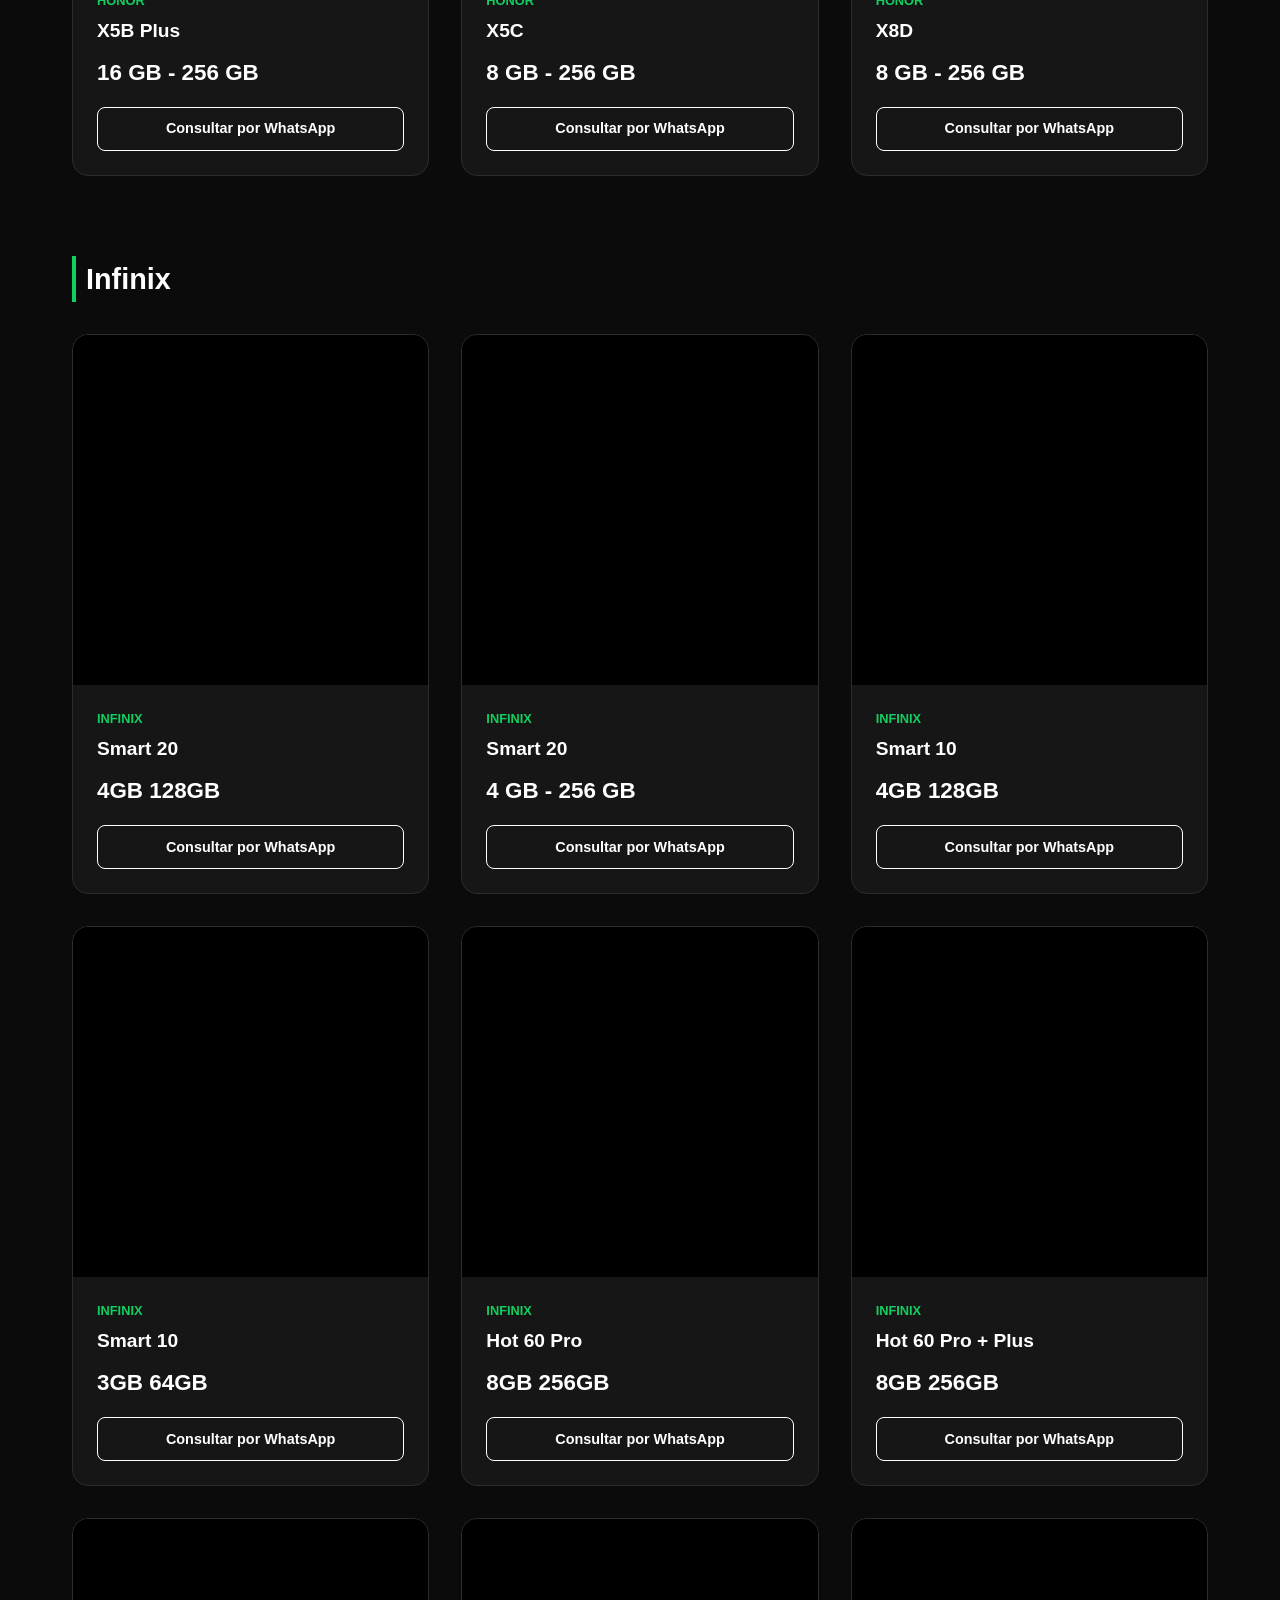
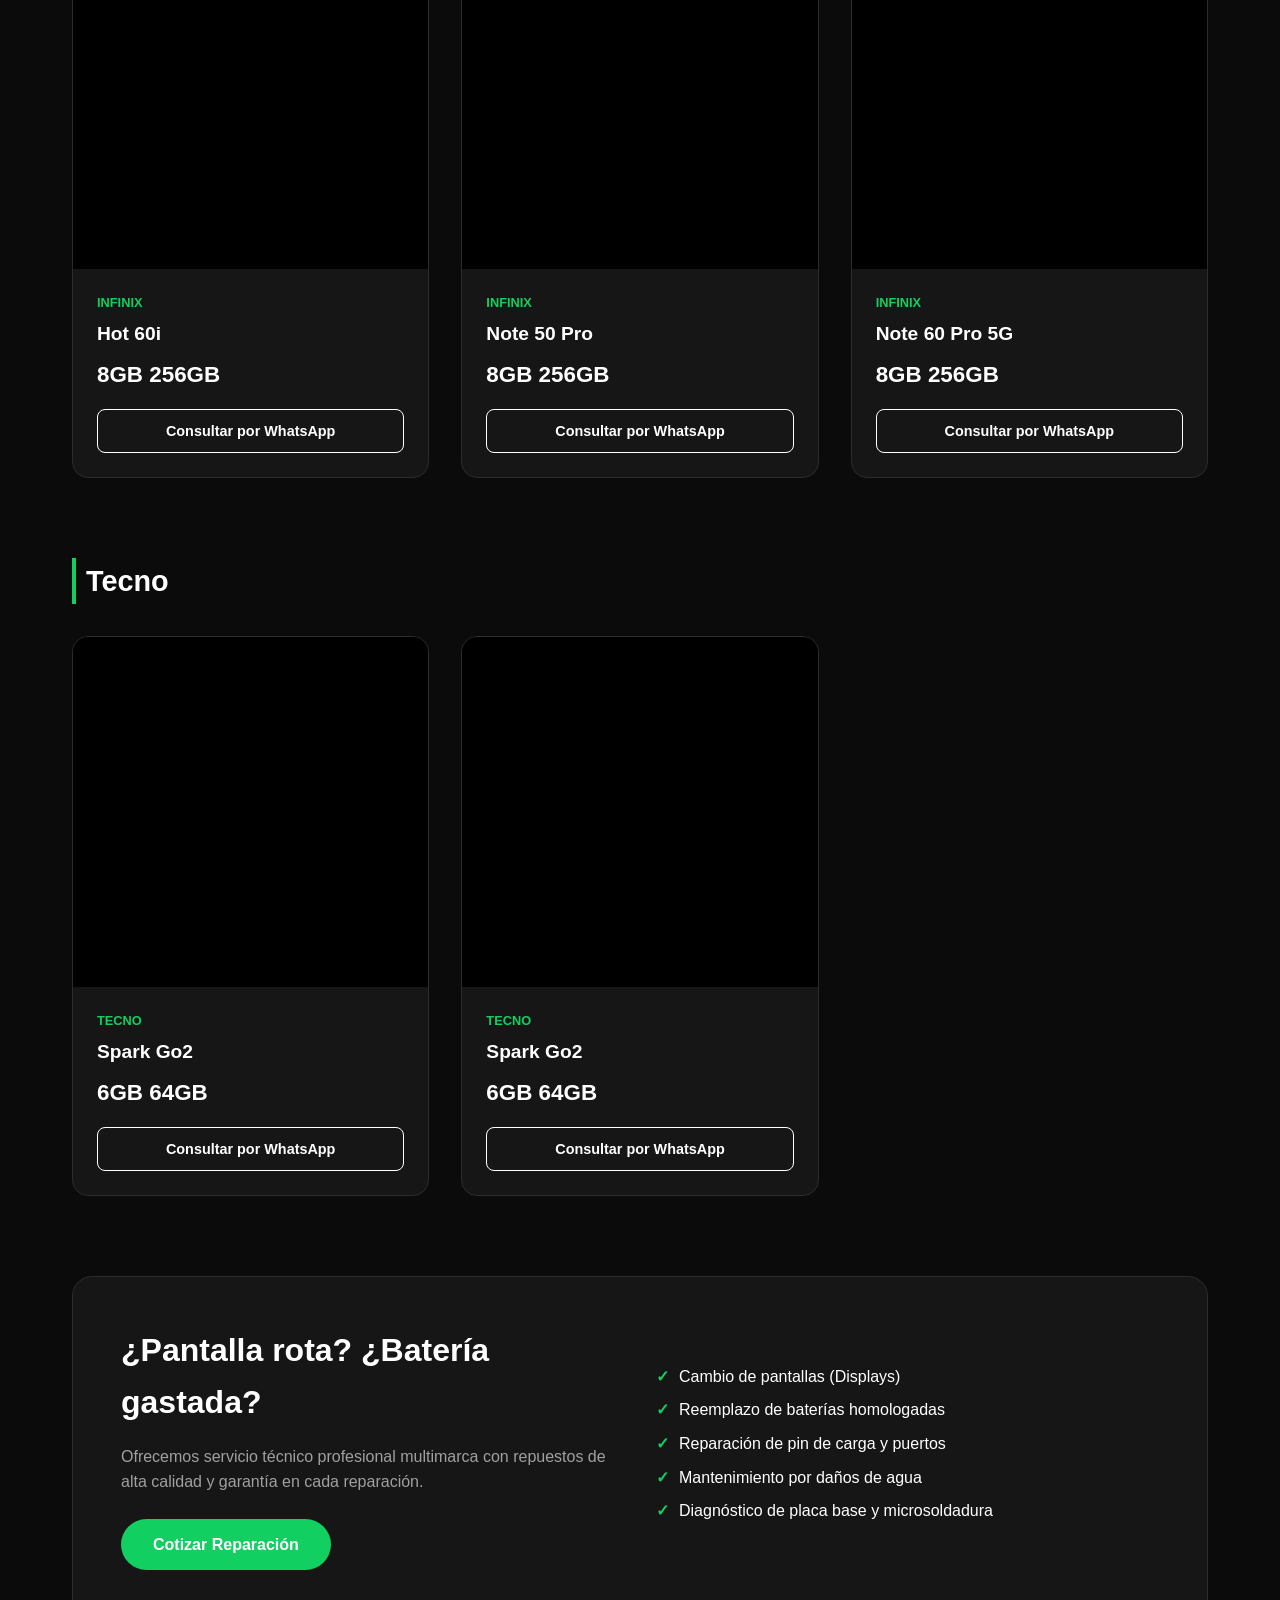
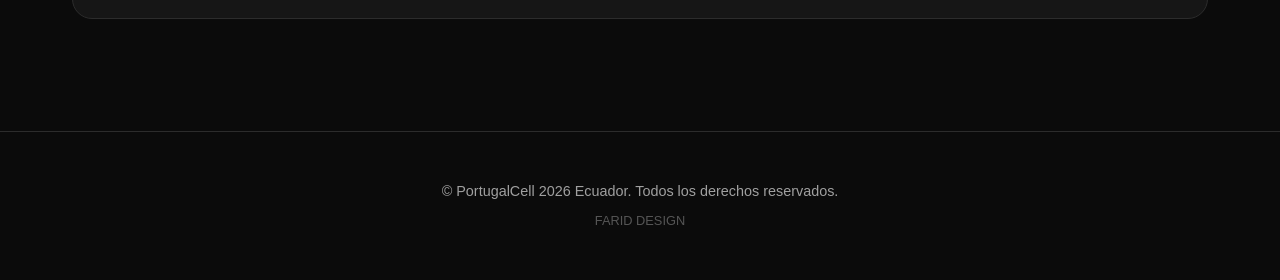
==== commit a17bccf1: "Update index.html" ====
--- a/index.html
+++ b/index.html
@@ -14,7 +14,7 @@
             <img src="imagen/logo 1.png" alt="" width="300">
            <!--  <a href="#" class="logo">TU<span>LOGOTIPO</span></a>-->
             <ul class="nav-links">
-                <li><a href="#catalogo">Catálogos</a></li>
+                <li><a href="#catalogo">Catálogo</a></li>
                 <li><a href="#servicio">Servicio Técnico</a></li>
                 <li><a href="#contacto">Contactos</a></li>
             </ul>
@@ -130,12 +130,15 @@
             <div class="grid-productos">
                 <!-- Producto 1 -->
                 <div class="tarjeta-producto">
-                    <div class="imagen-placeholder">[ Imagen del Celular ]</div>
+                    <div class="slider-producto">
+                        <img src="imagen/honor/honorx8d.webp" alt="X5C Plus">
+                        <img src="imagen/honor/HONOR X6c.webp" alt="X5C Vista Posterior">
+                    </div>                    
                     <!-- Nota: Cuando tengas la imagen pon: <img src="ruta/imagen.jpg" alt="iPhone"> -->
                     <div class="info-producto">
-                        <span class="marca">Apple</span>
-                        <h3 class="nombre-producto">Hot 60i</h3>
-                        <p class="precio">12 GB - 256 GB</p>
+                        <span class="marca">Infinix</span>
+                        <h3 class="nombre-producto">Smart 20 </h3>
+                        <p class="precio">4GB 128GB</p>
                         <!-- Reemplaza el número de WhatsApp abajo (ej. 593999999999) -->
                         <a href="https://wa.me/593999999999?text=Hola,%20estoy%20interesado%20en%20el%20iPhone%2015%20Pro%20Max" target="_blank" class="btn-whatsapp">Consultar por WhatsApp</a>
                     </div>
@@ -143,36 +146,116 @@
 
                 <!-- Producto 2 -->
                 <div class="tarjeta-producto">
-                    <div class="imagen-placeholder">[ Imagen del Celular ]</div>
-                    <div class="info-producto">
-                        <span class="marca">Samsung</span>
-                        <h3 class="nombre-producto">Galaxy S24 Ultra</h3>
-                        <p class="precio">12 GB - 256 GB</p>
+                    <div class="slider-producto">
+                        <img src="imagen/honor/honorx8d.webp" alt="X5C Plus">
+                        <img src="imagen/honor/HONOR X6c.webp" alt="X5C Vista Posterior">
+                    </div>                    
+                    <div class="info-producto">
+                        <span class="marca">Infinix</span>
+                        <h3 class="nombre-producto">Smart 20</h3>
+                        <p class="precio">4 GB - 256 GB</p>
                         <a href="https://wa.me/593999999999?text=Hola,%20estoy%20interesado%20en%20el%20Galaxy%20S24%20Ultra" target="_blank" class="btn-whatsapp">Consultar por WhatsApp</a>
                     </div>
                 </div>
 
                 <!-- Producto 3 -->
                 <div class="tarjeta-producto">
-                    <div class="imagen-placeholder">[ Imagen del Celular ]</div>
-                    <div class="info-producto">
-                        <span class="marca">Xiaomi</span>
-                        <h3 class="nombre-producto">Redmi Note 13 Pro+</h3>
-                        <p class="precio">12 GB - 256 GB</p>
+                    <div class="slider-producto">
+                        <img src="imagen/honor/honorx8d.webp" alt="X5C Plus">
+                        <img src="imagen/honor/HONOR X6c.webp" alt="X5C Vista Posterior">
+                    </div>                    
+                    <div class="info-producto">
+                        <span class="marca">Infinix</span>
+                        <h3 class="nombre-producto">Smart 10</h3>
+                        <p class="precio">4GB 128GB</p>
                         <a href="https://wa.me/593999999999?text=Hola,%20estoy%20interesado%20en%20el%20Redmi%20Note%2013%20Pro" target="_blank" class="btn-whatsapp">Consultar por WhatsApp</a>
                     </div>
                 </div>
 
                                 <!-- Producto 4 -->
                 <div class="tarjeta-producto">
-                    <div class="imagen-placeholder">[ Imagen del Celular ]</div>
-                    <div class="info-producto">
-                        <span class="marca">Xiaomi</span>
-                        <h3 class="nombre-producto">Redmi Note 13 Pro+</h3>
-                        <p class="precio">12 GB - 256 GB</p>
-                        <a href="https://wa.me/593999999999?text=Hola,%20estoy%20interesado%20en%20el%20Redmi%20Note%2013%20Pro" target="_blank" class="btn-whatsapp">Consultar por WhatsApp</a>
-                    </div>
-                </div>
+                    <div class="slider-producto">
+                        <img src="imagen/honor/honorx8d.webp" alt="X5C Plus">
+                        <img src="imagen/honor/HONOR X6c.webp" alt="X5C Vista Posterior">
+                    </div>                    
+                    <div class="info-producto">
+                        <span class="marca">Infinix </span>
+                        <h3 class="nombre-producto">Smart 10</h3>
+                        <p class="precio">3GB 64GB</p>
+                        <a href="https://wa.me/593999999999?text=Hola,%20estoy%20interesado%20en%20el%20Redmi%20Note%2013%20Pro" target="_blank" class="btn-whatsapp">Consultar por WhatsApp</a>
+                    </div>
+                </div>
+
+                                                <!-- Producto 5 -->
+                <div class="tarjeta-producto">
+                    <div class="slider-producto">
+                        <img src="imagen/honor/honorx8d.webp" alt="X5C Plus">
+                        <img src="imagen/honor/HONOR X6c.webp" alt="X5C Vista Posterior">
+                    </div>                    
+                    <div class="info-producto">
+                        <span class="marca">Infinix </span>
+                        <h3 class="nombre-producto">Hot 60 Pro</h3>
+                        <p class="precio">8GB 256GB</p>
+                        <a href="https://wa.me/593999999999?text=Hola,%20estoy%20interesado%20en%20el%20Redmi%20Note%2013%20Pro" target="_blank" class="btn-whatsapp">Consultar por WhatsApp</a>
+                    </div>
+                </div>
+
+                                                                <!-- Producto 6 -->
+                <div class="tarjeta-producto">
+                    <div class="slider-producto">
+                        <img src="imagen/honor/honorx8d.webp" alt="X5C Plus">
+                        <img src="imagen/honor/HONOR X6c.webp" alt="X5C Vista Posterior">
+                    </div>                    
+                    <div class="info-producto">
+                        <span class="marca">Infinix </span>
+                        <h3 class="nombre-producto">Hot 60 Pro + Plus</h3>
+                        <p class="precio">8GB 256GB</p>
+                        <a href="https://wa.me/593999999999?text=Hola,%20estoy%20interesado%20en%20el%20Redmi%20Note%2013%20Pro" target="_blank" class="btn-whatsapp">Consultar por WhatsApp</a>
+                    </div>
+                </div>
+
+                                                                                <!-- Producto 7 -->
+                <div class="tarjeta-producto">
+                    <div class="slider-producto">
+                        <img src="imagen/honor/honorx8d.webp" alt="X5C Plus">
+                        <img src="imagen/honor/HONOR X6c.webp" alt="X5C Vista Posterior">
+                    </div>                    
+                    <div class="info-producto">
+                        <span class="marca">Infinix </span>
+                        <h3 class="nombre-producto">Hot 60i</h3>
+                        <p class="precio">8GB 256GB</p>
+                        <a href="https://wa.me/593999999999?text=Hola,%20estoy%20interesado%20en%20el%20Redmi%20Note%2013%20Pro" target="_blank" class="btn-whatsapp">Consultar por WhatsApp</a>
+                    </div>
+                </div>
+
+                                                                                                <!-- Producto 8 -->
+                <div class="tarjeta-producto">
+                    <div class="slider-producto">
+                        <img src="imagen/honor/honorx8d.webp" alt="X5C Plus">
+                        <img src="imagen/honor/HONOR X6c.webp" alt="X5C Vista Posterior">
+                    </div>                    
+                    <div class="info-producto">
+                        <span class="marca">Infinix </span>
+                        <h3 class="nombre-producto">Note 50 Pro</h3>
+                        <p class="precio">8GB 256GB</p>
+                        <a href="https://wa.me/593999999999?text=Hola,%20estoy%20interesado%20en%20el%20Redmi%20Note%2013%20Pro" target="_blank" class="btn-whatsapp">Consultar por WhatsApp</a>
+                    </div>
+                </div>
+
+                                                                                                    <!-- Producto 9 -->
+                <div class="tarjeta-producto">
+                    <div class="slider-producto">
+                        <img src="imagen/honor/honorx8d.webp" alt="X5C Plus">
+                        <img src="imagen/honor/HONOR X6c.webp" alt="X5C Vista Posterior">
+                    </div>                    
+                    <div class="info-producto">
+                        <span class="marca">Infinix </span>
+                        <h3 class="nombre-producto">Note 60 Pro 5G</h3>
+                        <p class="precio">8GB 256GB</p>
+                        <a href="https://wa.me/593999999999?text=Hola,%20estoy%20interesado%20en%20el%20Redmi%20Note%2013%20Pro" target="_blank" class="btn-whatsapp">Consultar por WhatsApp</a>
+                    </div>
+                </div>
+
 
             </div>
         </section>
@@ -182,40 +265,34 @@
             <h2 class="seccion-titulo">Tecno</h2>
             
             <div class="grid-productos">
-                <!-- Producto 1 -->
-                <div class="tarjeta-producto">
-                    <div class="imagen-placeholder">[ Imagen del Celular ]</div>
-                    <!-- Nota: Cuando tengas la imagen pon: <img src="ruta/imagen.jpg" alt="iPhone"> -->
-                    <div class="info-producto">
-                        <span class="marca">Apple</span>
-                        <h3 class="nombre-producto">iPhone 15 Pro Max</h3>
-                        <p class="precio">12 GB - 256 GB</p>
-                        <!-- Reemplaza el número de WhatsApp abajo (ej. 593999999999) -->
-                        <a href="https://wa.me/593999999999?text=Hola,%20estoy%20interesado%20en%20el%20iPhone%2015%20Pro%20Max" target="_blank" class="btn-whatsapp">Consultar por WhatsApp</a>
+                          <!-- Producto 1 -->
+                <div class="tarjeta-producto">
+                    <div class="slider-producto">
+                        <img src="imagen/honor/honorx8d.webp" alt="X5C Plus">
+                        <img src="imagen/honor/HONOR X6c.webp" alt="X5C Vista Posterior">
+                    </div>                    
+                    <div class="info-producto">
+                        <span class="marca">Tecno  </span>
+                        <h3 class="nombre-producto">Spark Go2</h3>
+                        <p class="precio">6GB 64GB</p>
+                        <a href="https://wa.me/593999999999?text=Hola,%20estoy%20interesado%20en%20el%20Redmi%20Note%2013%20Pro" target="_blank" class="btn-whatsapp">Consultar por WhatsApp</a>
                     </div>
                 </div>
 
                 <!-- Producto 2 -->
                 <div class="tarjeta-producto">
-                    <div class="imagen-placeholder">[ Imagen del Celular ]</div>
-                    <div class="info-producto">
-                        <span class="marca">Samsung</span>
-                        <h3 class="nombre-producto">Galaxy S24 Ultra</h3>
-                        <p class="precio">$1,050.00</p>
-                        <a href="https://wa.me/593999999999?text=Hola,%20estoy%20interesado%20en%20el%20Galaxy%20S24%20Ultra" target="_blank" class="btn-whatsapp">Consultar por WhatsApp</a>
-                    </div>
-                </div>
-
-                <!-- Producto 3 -->
-                <div class="tarjeta-producto">
-                    <div class="imagen-placeholder">[ Imagen del Celular ]</div>
-                    <div class="info-producto">
-                        <span class="marca">Xiaomi</span>
-                        <h3 class="nombre-producto">Redmi Note 13 Pro+</h3>
-                        <p class="precio">$420.00</p>
-                        <a href="https://wa.me/593999999999?text=Hola,%20estoy%20interesado%20en%20el%20Redmi%20Note%2013%20Pro" target="_blank" class="btn-whatsapp">Consultar por WhatsApp</a>
-                    </div>
-                </div>
+                    <div class="slider-producto">
+                        <img src="imagen/honor/honorx8d.webp" alt="X5C Plus">
+                        <img src="imagen/honor/HONOR X6c.webp" alt="X5C Vista Posterior">
+                    </div>                    
+                    <div class="info-producto">
+                        <span class="marca">Tecno  </span>
+                        <h3 class="nombre-producto">Spark Go2</h3>
+                        <p class="precio">6GB 64GB</p>
+                        <a href="https://wa.me/593999999999?text=Hola,%20estoy%20interesado%20en%20el%20Redmi%20Note%2013%20Pro" target="_blank" class="btn-whatsapp">Consultar por WhatsApp</a>
+                    </div>
+                </div>
+
             </div>
         </section>
 
